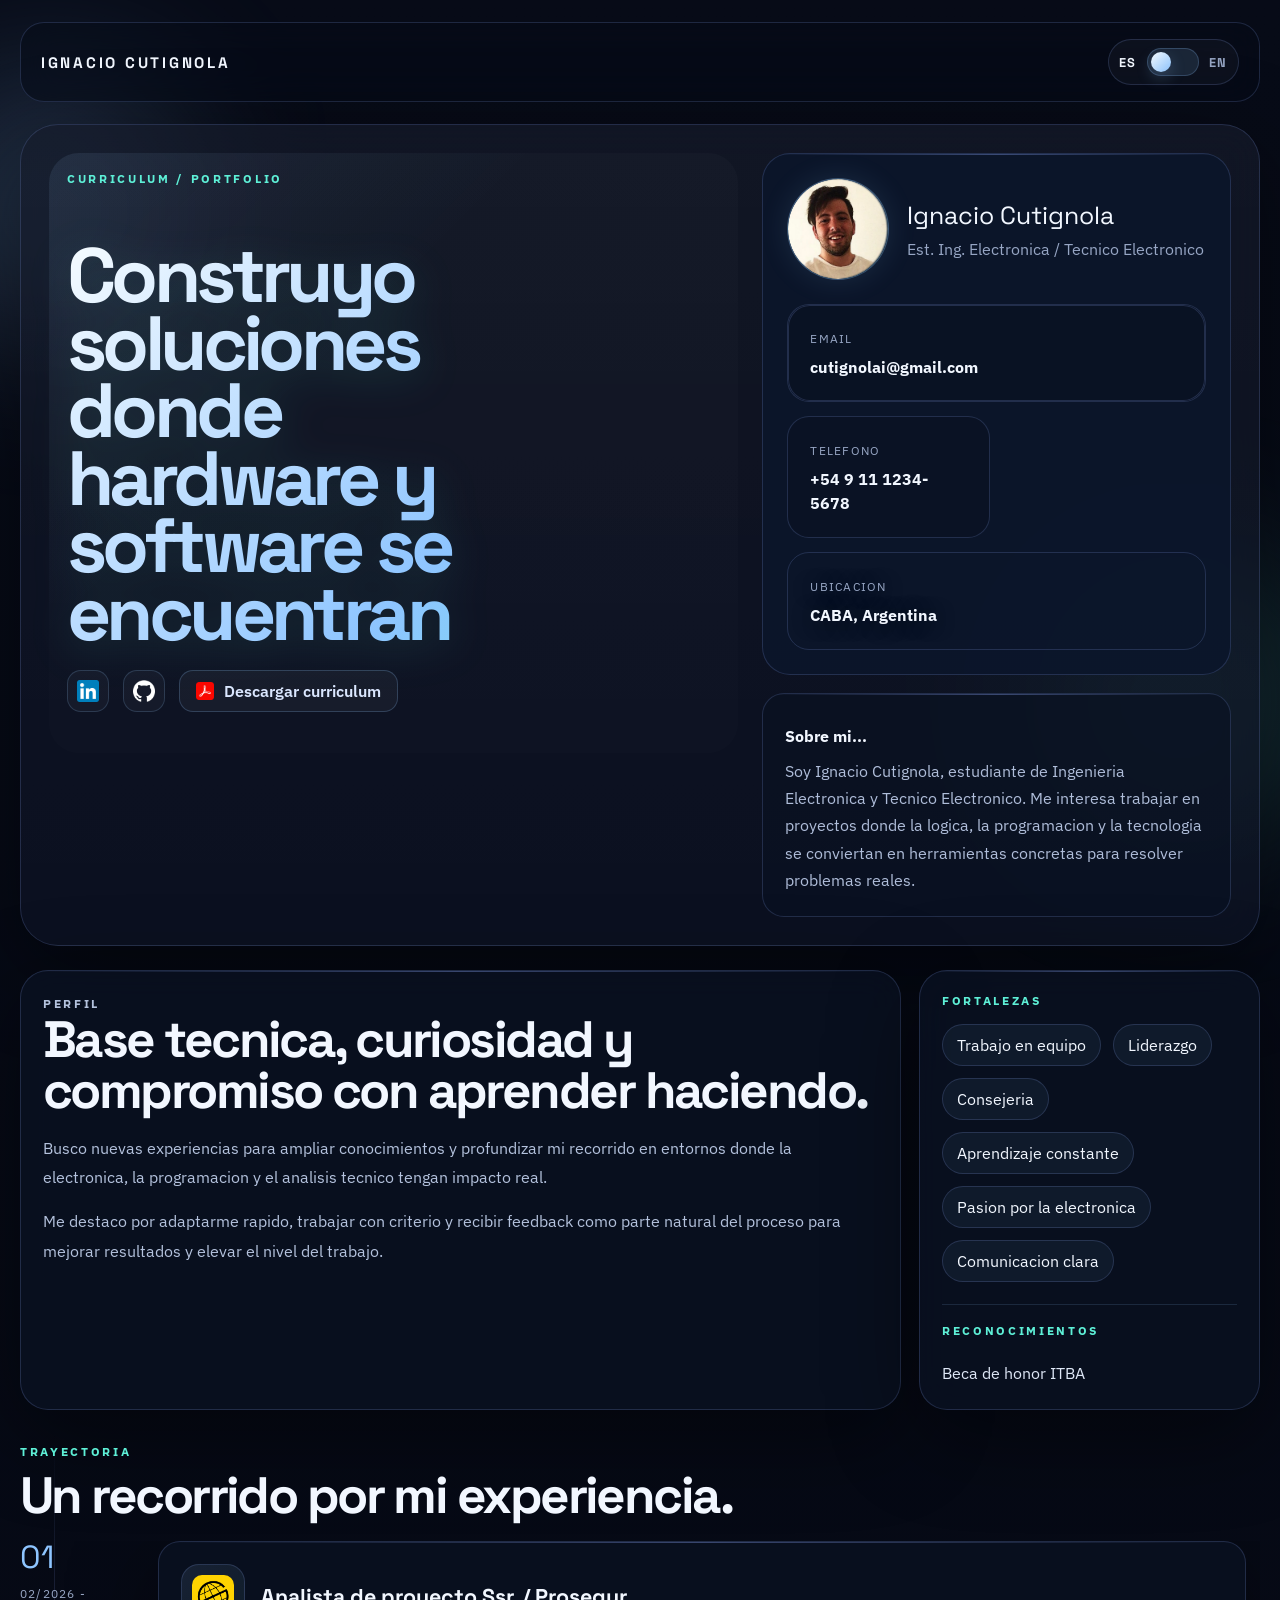
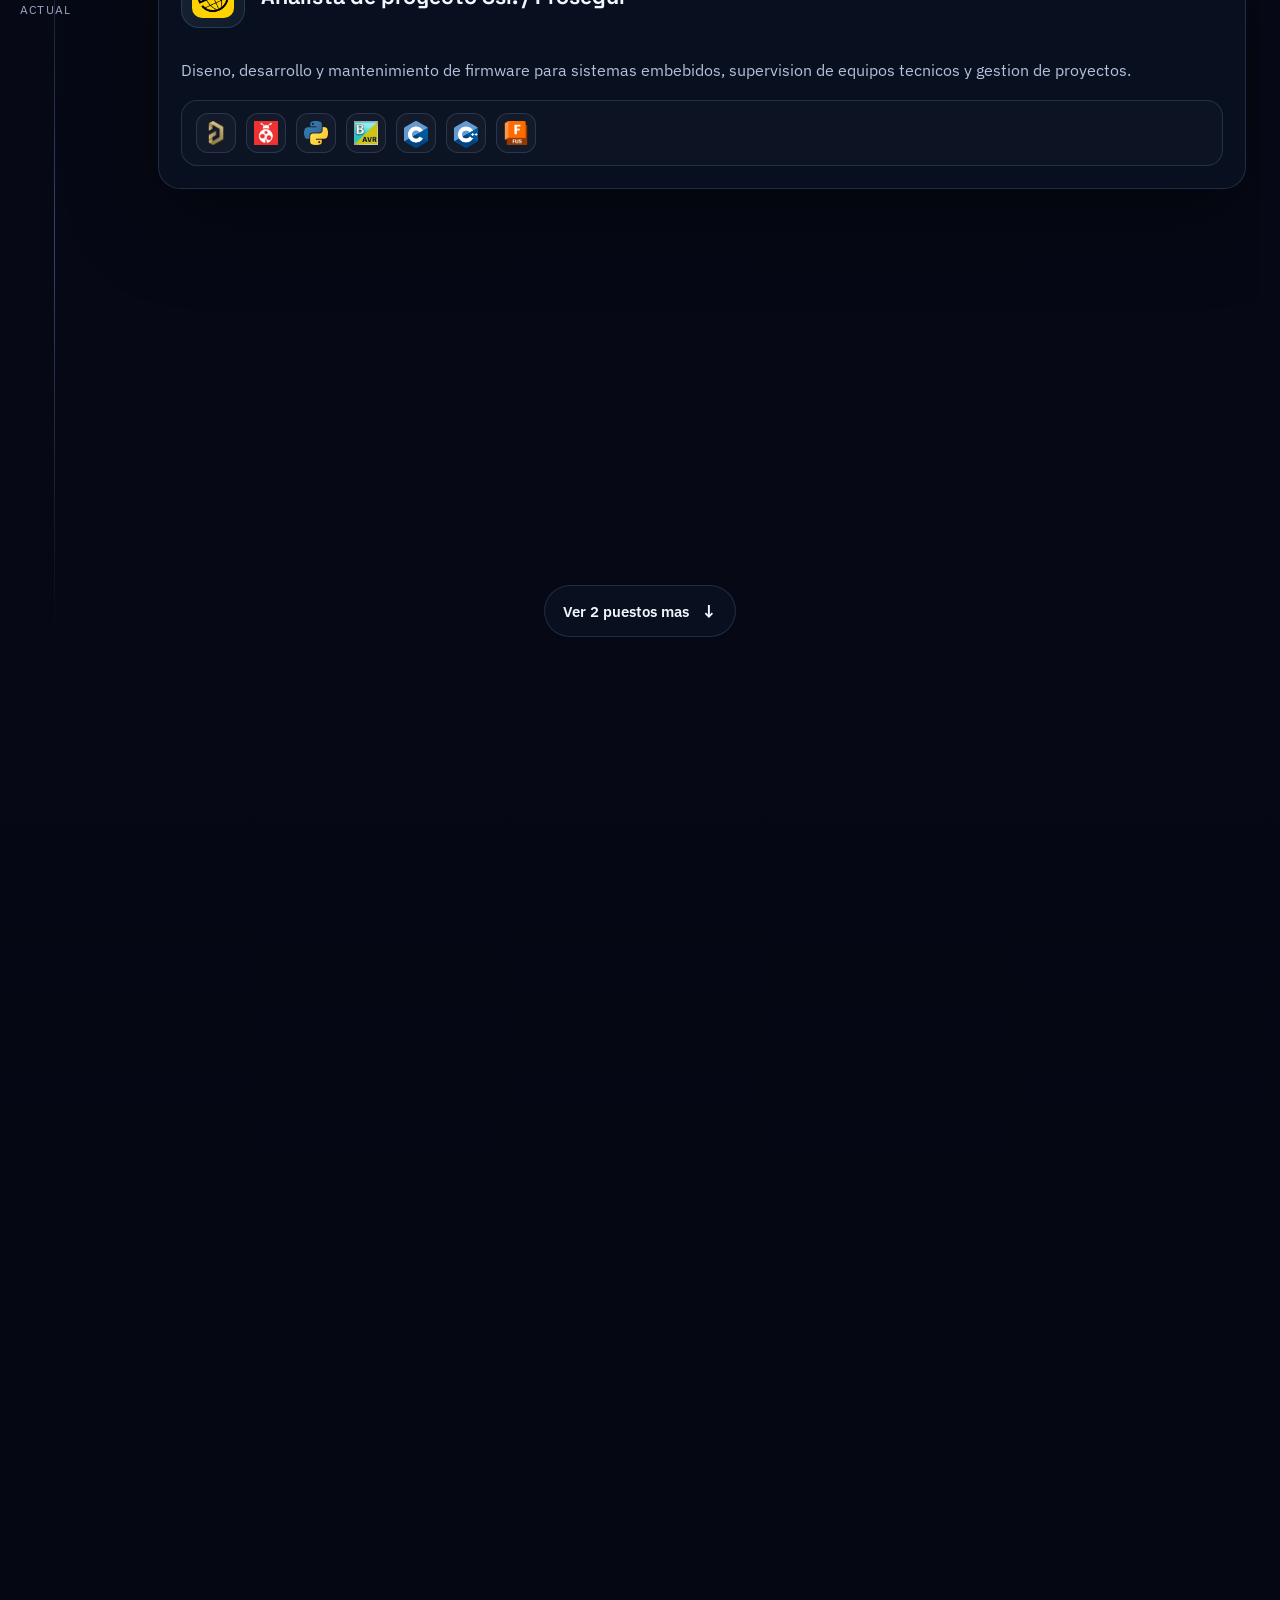
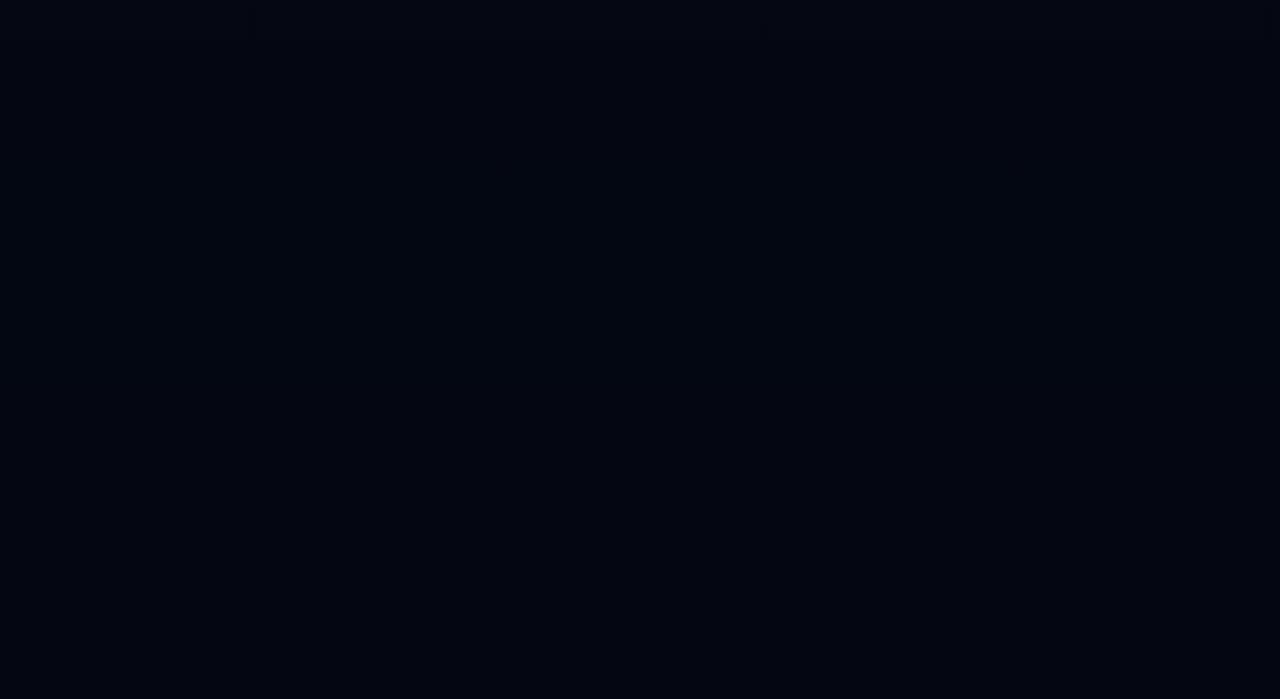
==== index.html @ 1f74ba9f "Base" ====
<!DOCTYPE html>
<html lang="es">
<head>
  <meta charset="UTF-8">
  <meta name="viewport" content="width=device-width, initial-scale=1.0">
  <title>Curriculum | Ignacio Cutignola</title>
  <meta
    name="description"
    content="Curriculum online de Ignacio Cutignola. Estudiante de Ingenieria Electronica con experiencia en software, sistemas y proyectos tecnicos."
  >
  <link rel="preconnect" href="https://fonts.googleapis.com">
  <link rel="preconnect" href="https://fonts.gstatic.com" crossorigin>
  <link
    href="https://fonts.googleapis.com/css2?family=Space+Grotesk:wght@400;500;700&family=IBM+Plex+Sans:wght@400;500;600&display=swap"
    rel="stylesheet"
  >
  <link rel="stylesheet" href="styles.css">
</head>
<body>
  <div class="noise"></div>
  <div class="orb orb-a"></div>
  <div class="orb orb-b"></div>

  <div class="page-shell">
    <header class="site-header">
      <a class="brand" href="#top">Ignacio Cutignola</a>
      <div class="site-header-actions">
        <label class="language-switch" for="language-switch">
          <span class="language-switch-label language-switch-label-es">ES</span>
          <input id="language-switch" type="checkbox" aria-label="Cambiar idioma entre espanol e ingles">
          <span class="language-switch-track" aria-hidden="true"></span>
          <span class="language-switch-label language-switch-label-en">EN</span>
        </label>
      </div>
    </header>

    <main id="top">
      <section class="hero-panel reveal">
        <div class="hero-main">
          <p class="section-label" id="hero-section-label">Curriculum / Portfolio</p>
          <p class="hero-code" id="hero-code"></p>
          <h1 id="hero-title"></h1>
          <div class="hero-social-links" id="hero-social-links"></div>
          <p class="hero-text" id="hero-text"></p>

        </div>

        <aside class="hero-aside">
          <div class="identity-card">
            <div class="identity-top">
              <div class="avatar" id="profile-avatar"></div>
              <div>
                <p class="identity-name" id="profile-name"></p>
                <p class="identity-role" id="profile-role"></p>
              </div>
            </div>

            <div class="identity-grid" id="profile-details"></div>
          </div>

          <div class="hero-metrics">
            <article>
              <strong id="hero-about-title">Sobre mi...</strong>
              <p id="hero-about-text">
                Soy Ignacio Cutignola, estudiante de Ingenieria Electronica y Tecnico
                Electronico. Me interesa trabajar en proyectos donde la logica, la
                programacion y la tecnologia se conviertan en herramientas concretas para
                resolver problemas reales.
              </p>
            </article>
          </div>
        </aside>
      </section>

      <section class="overview-grid reveal" id="perfil">
        <article class="overview-intro panel">
          <p class="section-label" id="overview-label">Perfil</p>
          <h2 id="overview-title">Base tecnica, curiosidad y compromiso con aprender haciendo.</h2>
          <p id="overview-text-1">
            Busco nuevas experiencias para ampliar conocimientos y profundizar mi
            recorrido en entornos donde la electronica, la programacion y el analisis
            tecnico tengan impacto real.
          </p>
          <p id="overview-text-2">
            Me destaco por adaptarme rapido, trabajar con criterio y recibir feedback
            como parte natural del proceso para mejorar resultados y elevar el nivel del
            trabajo.
          </p>
        </article>

        <article class="overview-focus panel">
          <p class="section-label" id="strengths-label">Fortalezas</p>
          <ul class="focus-list">
            <li id="strength-item-1">Trabajo en equipo</li>
            <li id="strength-item-2">Liderazgo</li>
            <li id="strength-item-3">Consejeria</li>
            <li id="strength-item-4">Aprendizaje constante</li>
            <li id="strength-item-5">Pasion por la electronica</li>
            <li id="strength-item-6">Comunicacion clara</li>
          </ul>
          <div class="overview-recognition">
            <p class="section-label" id="recognition-label">Reconocimientos</p>
            <p id="recognition-text">
              <img src="./recurso/Herramientas/logro.png" alt="" aria-hidden="true">
              <span>Beca de honor ITBA</span>
            </p>
          </div>
        </article>
      </section>

      <section class="trajectory reveal" id="trayectoria">
        <div class="section-heading">
          <p class="section-label" id="trajectory-label">Trayectoria</p>
          <h2 id="trajectory-title">Un recorrido por mi experiencia.</h2>
        </div>

        <div class="trajectory-layout" id="trajectory-list">
          <div class="trajectory-line"></div>
        </div>
        <div class="trajectory-toggle-wrap" id="trajectory-toggle-wrap"></div>
      </section>

      <section class="projects-section reveal" id="proyectos">
        <div class="section-heading">
          <p class="section-label" id="projects-label">Proyectos</p>
          <h2 id="projects-title">Mis proyectos y trabajos destacados.</h2>
        </div>

        <div class="projects-shell">
          <div class="projects-scroll-hint" id="projects-scroll-hint">Desliza para ver mas proyectos</div>
          <div class="projects-viewport projects-viewport-collapsed" id="projects-viewport">
            <div class="projects-grid-dynamic" id="projects-list"></div>
          </div>
          <div class="projects-toggle-wrap" id="projects-toggle-wrap"></div>
        </div>
      </section>

      <section class="capabilities reveal" id="capacidades">
        <div class="section-heading">
          <p class="section-label" id="capabilities-label">Capacidades</p>
          <h2 id="capabilities-title">Herramientas, idiomas y formacion organizados como un sistema.</h2>
        </div>

        <div class="capabilities-layout">
          <article class="capability-block panel">
            <h3 id="stack-title">Stack tecnico</h3>
            <ul class="chip-list">
              <li><img src="./recurso/Herramientas/python.png" alt="Python"></li>
              <li><img src="./recurso/Herramientas/TypeScript.png" alt="TypeScript"></li>
              <li><img src="./recurso/Herramientas/node.png" alt="Node.js"></li>
              <li><img src="./recurso/Herramientas/angular.png" alt="Angular"></li>
              <li><img src="./recurso/Herramientas/postgres.png" alt="SQL"></li>
              <li><img src="./recurso/Herramientas/redis.png" alt="REDIS"></li>
              <li><img src="./recurso/Herramientas/mongodb.png" alt="MongoDB"></li>
              <li><img src="./recurso/Herramientas/C.png" alt="C"></li>
              <li><img src="./recurso/Herramientas/cpp.png" alt="C++"></li>
              <li><img src="./recurso/Herramientas/asm.png" alt="Assmebly"></li>
              <li><img src="./recurso/Herramientas/matlab.png" alt="Matlab"></li>
              <li><img src="./recurso/Herramientas/eplan.jpg" alt="Eplan"></li>
              <li><img src="./recurso/Herramientas/latex.png" alt="Latex"></li>
              <li><img src="./recurso/Herramientas/fusion360.png" alt="Fusion360"></li>
              <li><img src="./recurso/Herramientas/arduino.png" alt="Arduino"></li>
              <li><img src="./recurso/Herramientas/raspberry.png" alt="Raspberry"></li>
              <li><img src="./recurso/Herramientas/blender.png" alt="Blender"></li>
              <li><img src="./recurso/Herramientas/altium.png" alt="Altium"></li>
              <li><img src="./recurso/Herramientas/ubuntu.png" alt="Ubuntu"></li>
              <li><img src="./recurso/Herramientas/ltspice.jpg" alt="Ltspice"></li>
              <li><img src="./recurso/Herramientas/linux.png" alt="Linux"></li>
            </ul>
          </article>

          <article class="education-block panel">
            <h3 id="education-title">Educacion</h3>
            <div class="education-list" id="education-list"></div>
          </article>

          <article class="language-block panel">
            <h3 id="languages-title">Idiomas</h3>
            <div class="language-item">
              <span id="language-label-spanish">Español</span>
              <strong id="language-level-spanish">Nativo</strong>
            </div>
            <div class="language-item">
              <span id="language-label-english">Ingles</span>
              <strong>Upper-Intermediate B2</strong>
            </div>
            <div class="language-item">
              <span id="language-label-portuguese">Portugues</span>
              <strong id="language-level-portuguese">Intermedio</strong>
            </div>
          </article>
        </div>
      </section>

      <section class="contact-panel reveal" id="contacto">
        <div class="contact-copy">
          <p class="section-label" id="contact-label">Contacto</p>
          <h2 id="contact-title">Disponible para sumarme a equipos y proyectos con ambicion tecnica.</h2>
          <p id="contact-text"></p>
        </div>

        <div class="contact-links panel">
          <div id="contact-links-list"></div>
        </div>
      </section>
    </main>
  </div>

  <script src="profile-data.js"></script>
  <script src="experiencia-data.js"></script>
  <script src="education-data.js"></script>
  <script src="projects-data.js"></script>
  <script src="script.js"></script>
</body>
</html>
---- styles.css ----
:root {
  --bg: #050816;
  --bg-soft: #0a1022;
  --panel: rgba(10, 16, 34, 0.7);
  --panel-strong: rgba(12, 22, 44, 0.88);
  --text: #f2f7ff;
  --muted: #97a6c4;
  --line: rgba(143, 169, 255, 0.18);
  --line-strong: rgba(143, 169, 255, 0.36);
  --accent: #8ec5ff;
  --accent-strong: #5ef0d7;
  --glow: rgba(94, 240, 215, 0.22);
  --shadow: 0 24px 90px rgba(0, 0, 0, 0.45);
  --radius-xl: 38px;
  --radius-lg: 28px;
  --radius-md: 22px;
  --radius-sm: 999px;
}

* {
  box-sizing: border-box;
}

html {
  scroll-behavior: smooth;
}

body {
  margin: 0;
  min-height: 100vh;
  overflow-x: hidden;
  font-family: "IBM Plex Sans", sans-serif;
  color: var(--text);
  background:
    radial-gradient(circle at 15% 20%, rgba(142, 197, 255, 0.18), transparent 0 24%),
    radial-gradient(circle at 85% 12%, rgba(94, 240, 215, 0.12), transparent 0 18%),
    radial-gradient(circle at 50% 100%, rgba(104, 92, 255, 0.18), transparent 0 34%),
    linear-gradient(180deg, #070b17 0%, #040712 100%);
}

a {
  color: inherit;
  text-decoration: none;
}

.noise,
.orb {
  position: fixed;
  pointer-events: none;
}

.noise {
  inset: 0;
  opacity: 0.08;
  z-index: -1;
  background-image:
    linear-gradient(rgba(255, 255, 255, 0.08) 1px, transparent 1px),
    linear-gradient(90deg, rgba(255, 255, 255, 0.08) 1px, transparent 1px);
  background-size: 46px 46px;
  mask-image: radial-gradient(circle at center, black 28%, transparent 85%);
}

.orb {
  border-radius: 50%;
  filter: blur(80px);
  z-index: -2;
}

.orb-a {
  top: 80px;
  left: -80px;
  width: 260px;
  height: 260px;
  background: rgba(142, 197, 255, 0.24);
}

.orb-b {
  right: -40px;
  bottom: 60px;
  width: 280px;
  height: 280px;
  background: rgba(94, 240, 215, 0.18);
}

.page-shell {
  width: min(1240px, calc(100% - 40px));
  margin: 0 auto;
  padding: 22px 0 72px;
}

.site-header {
  display: flex;
  justify-content: space-between;
  align-items: center;
  gap: 18px;
  margin-bottom: 22px;
  padding: 16px 20px;
  border: 1px solid var(--line);
  border-radius: 24px;
  background: rgba(7, 12, 24, 0.55);
  backdrop-filter: blur(18px);
}

.brand,
h1,
h2,
h3,
.trajectory-index,
.identity-name {
  font-family: "Space Grotesk", sans-serif;
}

.brand {
  font-size: 0.95rem;
  font-weight: 700;
  letter-spacing: 0.18em;
  text-transform: uppercase;
}

.site-nav {
  display: flex;
  flex-wrap: wrap;
  gap: 10px;
}

.site-header-actions {
  display: flex;
  align-items: center;
  justify-content: flex-end;
  gap: 14px;
  flex: 1;
}

.site-nav a {
  padding: 10px 14px;
  border-radius: var(--radius-sm);
  color: var(--muted);
  transition: background-color 180ms ease, color 180ms ease;
}

.site-nav a:hover {
  color: var(--text);
  background: rgba(142, 197, 255, 0.08);
}

.language-switch {
  display: inline-flex;
  align-items: center;
  gap: 10px;
  padding: 8px 10px;
  border: 1px solid var(--line);
  border-radius: 999px;
  background: rgba(255, 255, 255, 0.03);
  user-select: none;
}

.language-switch input {
  position: absolute;
  opacity: 0;
  pointer-events: none;
}

.language-switch-label {
  font-family: "Space Grotesk", sans-serif;
  font-size: 0.8rem;
  font-weight: 700;
  letter-spacing: 0.12em;
  color: var(--muted);
  transition: color 180ms ease;
}

.language-switch-track {
  position: relative;
  width: 52px;
  height: 28px;
  border-radius: 999px;
  background: rgba(142, 197, 255, 0.12);
  border: 1px solid rgba(142, 197, 255, 0.22);
  transition: background-color 180ms ease, border-color 180ms ease;
}

.language-switch-track::after {
  content: "";
  position: absolute;
  top: 3px;
  left: 3px;
  width: 20px;
  height: 20px;
  border-radius: 50%;
  background: linear-gradient(135deg, #f5fbff, #8ec5ff);
  box-shadow: 0 6px 16px rgba(142, 197, 255, 0.24);
  transition: transform 220ms ease;
}

.language-switch:has(input:checked) .language-switch-track::after {
  transform: translateX(24px);
}

.language-switch:has(input:checked) .language-switch-track {
  background: rgba(94, 240, 215, 0.14);
  border-color: rgba(94, 240, 215, 0.28);
}

.language-switch:has(input:not(:checked)) .language-switch-label-es,
.language-switch:has(input:checked) .language-switch-label-en {
  color: var(--text);
}

.language-switch:focus-within {
  box-shadow: 0 0 0 3px rgba(142, 197, 255, 0.14);
}

main {
  display: grid;
  gap: 24px;
}

.panel,
.hero-panel,
.contact-panel {
  border: 1px solid var(--line);
  background:
    linear-gradient(180deg, rgba(255, 255, 255, 0.03), rgba(255, 255, 255, 0.01)),
    var(--panel);
  box-shadow: var(--shadow);
  backdrop-filter: blur(18px);
}

.hero-panel {
  display: grid;
  grid-template-columns: minmax(0, 1.25fr) minmax(320px, 0.85fr);
  align-items: start;
  gap: 24px;
  padding: 28px;
  border-radius: var(--radius-xl);
  min-height: 78vh;
}

.hero-main {
  display: flex;
  flex-direction: column;
  justify-content: flex-start;
  align-self: start;
  gap: 22px;
  padding: 18px;
  border-radius: 30px;
  background:
    linear-gradient(135deg, rgba(142, 197, 255, 0.08), transparent 38%),
    linear-gradient(180deg, rgba(255, 255, 255, 0.02), rgba(255, 255, 255, 0.01));
}

.section-label {
  margin: 0 0 12px;
  color: var(--accent-strong);
  font-size: 0.76rem;
  letter-spacing: 0.22em;
  text-transform: uppercase;
  font-weight: 700;
}

.hero-code {
  margin: 0;
  color: var(--muted);
  font-size: 0.84rem;
  letter-spacing: 0.16em;
  text-transform: uppercase;
}

.hero-panel h1 {
  margin: 0;
  max-width: 10ch;
  font-size: clamp(2.8rem, 6vw, 5.4rem);
  line-height: 0.88;
  letter-spacing: -0.06em;
  position: relative;
  color: transparent;
  background:
    linear-gradient(135deg, #f5fbff 0%, #8ec5ff 38%, #5ef0d7 72%, #f5fbff 100%);
  background-size: 200% 200%;
  -webkit-background-clip: text;
  background-clip: text;
  filter: drop-shadow(0 8px 22px rgba(94, 240, 215, 0.14));
  animation: hero-title-glow 7s ease-in-out infinite;
}

@keyframes hero-title-glow {
  0% {
    background-position: 0% 50%;
    filter: drop-shadow(0 8px 22px rgba(94, 240, 215, 0.1));
  }

  50% {
    background-position: 100% 50%;
    filter: drop-shadow(0 12px 28px rgba(142, 197, 255, 0.2));
  }

  100% {
    background-position: 0% 50%;
    filter: drop-shadow(0 8px 22px rgba(94, 240, 215, 0.1));
  }
}

.hero-text {
  max-width: 58ch;
  margin: 0;
  color: #b9c8e4;
  font-size: 1.05rem;
  line-height: 1.9;
}

.hero-social-links {
  display: flex;
  align-items: center;
  gap: 14px;
  min-height: 44px;
}

.hero-social-link {
  display: inline-flex;
  align-items: center;
  justify-content: center;
  width: 42px;
  height: 42px;
  border: 1px solid rgba(142, 197, 255, 0.18);
  border-radius: 14px;
  background: rgba(255, 255, 255, 0.03);
  transition: transform 180ms ease, border-color 180ms ease, background-color 180ms ease;
}

.hero-social-link:hover,
.hero-social-link:focus-visible {
  transform: translateY(-2px);
  border-color: rgba(142, 197, 255, 0.4);
  background: rgba(142, 197, 255, 0.1);
}

.hero-social-link img {
  width: 22px;
  height: 22px;
  object-fit: contain;
  display: block;
}

.hero-social-download {
  display: inline-flex;
  align-items: center;
  gap: 10px;
  min-height: 42px;
  padding: 0 16px;
  border: 1px solid rgba(142, 197, 255, 0.22);
  border-radius: 14px;
  background: rgba(255, 255, 255, 0.04);
  color: #dbe7ff;
  font: inherit;
  font-weight: 600;
  cursor: pointer;
  transition: transform 180ms ease, border-color 180ms ease, background-color 180ms ease;
}

.hero-social-download:hover,
.hero-social-download:focus-visible {
  transform: translateY(-2px);
  border-color: rgba(142, 197, 255, 0.42);
  background: rgba(142, 197, 255, 0.1);
}

.hero-social-download img {
  width: 18px;
  height: 18px;
  object-fit: contain;
  display: block;
}

.hero-actions {
  display: flex;
  flex-wrap: wrap;
  gap: 14px;
}

.button {
  display: inline-flex;
  align-items: center;
  justify-content: center;
  min-height: 50px;
  padding: 0 22px;
  border-radius: var(--radius-sm);
  border: 1px solid transparent;
  font-weight: 600;
  transition: transform 180ms ease, background-color 180ms ease, border-color 180ms ease;
}

.button:hover {
  transform: translateY(-2px);
}

.button-primary {
  color: #071019;
  background: linear-gradient(135deg, var(--accent), #d9ebff);
}

.button-secondary {
  border-color: var(--line);
  background: rgba(255, 255, 255, 0.03);
}

.hero-aside {
  display: grid;
  gap: 18px;
}

.identity-card,
.hero-metrics article,
.overview-grid .panel,
.trajectory-card,
.feature-project,
.project-card,
.capability-block,
.education-block,
.language-block,
.contact-links {
  position: relative;
  overflow: hidden;
}

.identity-card::before,
.hero-metrics article::before,
.overview-grid .panel::before,
.trajectory-card::before,
.feature-project::before,
.project-card::before,
.capability-block::before,
.education-block::before,
.language-block::before,
.contact-links::before {
  content: "";
  position: absolute;
  inset: 0 0 auto 0;
  height: 1px;
  background: linear-gradient(90deg, transparent, var(--line-strong), transparent);
}

.identity-card {
  display: grid;
  gap: 24px;
  padding: 24px;
  border: 1px solid var(--line);
  border-radius: var(--radius-lg);
  background: var(--panel-strong);
}

.identity-top {
  display: flex;
  align-items: center;
  gap: 18px;
}

.avatar {
  display: grid;
  place-items: center;
  width: 102px;
  height: 102px;
  border: 1px solid rgba(142, 197, 255, 0.26);
  border-radius: 50%;
  background:
    linear-gradient(135deg, rgba(142, 197, 255, 0.18), rgba(94, 240, 215, 0.08)),
    rgba(255, 255, 255, 0.02);
  box-shadow: inset 0 1px 0 rgba(255, 255, 255, 0.05), 0 0 30px rgba(142, 197, 255, 0.12);
  font-size: 1.45rem;
  font-weight: 700;
  overflow: hidden;
}

.avatar img {
  width: 100%;
  height: 100%;
  object-fit: cover;
  display: block;
  border-radius: 50%;
}

.identity-name {
  margin: 0;
  font-size: 1.55rem;
}

.identity-role {
  margin: 8px 0 0;
  color: var(--muted);
}

.identity-grid {
  display: grid;
  grid-template-columns: repeat(2, minmax(0, 1fr));
  gap: 14px;
}

.identity-grid div,
.hero-metrics article,
.overview-grid .panel,
.trajectory-card,
.feature-project,
.project-card,
.capability-block,
.education-block,
.language-block,
.contact-links {
  padding: 22px;
  border: 1px solid var(--line);
  border-radius: var(--radius-md);
  background: rgba(10, 18, 35, 0.72);
}

.identity-grid .identity-field {
  position: relative;
  overflow: hidden;
  isolation: isolate;
}

.identity-grid .identity-field-location {
  grid-column: span 2;
  background: transparent;
}

.identity-grid .identity-field-email {
  grid-column: span 2;
}

.identity-field-media {
  position: absolute;
  inset: 0;
  overflow: hidden;
  opacity: 0;
  transform: scale(1.03);
  transition: opacity 260ms ease, transform 360ms ease;
  z-index: 0;
}

.identity-field-media::after {
  content: "";
  position: absolute;
  inset: 0;
  background: linear-gradient(180deg, rgba(3, 8, 18, 0.4), rgba(3, 8, 18, 0.85));
  z-index: 2;
}

.identity-field-media .project-tile-media-layer {
  position: absolute;
  inset: 0;
  opacity: 1;
}

.identity-field-media img,
.identity-field-media video {
  width: 100%;
  height: 100%;
  object-fit: cover;
  display: block;
}

.identity-field-location .identity-field-media img,
.identity-field-location .identity-field-media video {
  transform: scale(2);
  transform-origin: center;
}

.identity-field-location:hover .identity-field-media {
  opacity: 0.9;
  transform: scale(1);
}

.identity-field > span,
.identity-field > strong {
  position: relative;
  z-index: 3;
}

.identity-field strong a {
  color: inherit;
}

.identity-field-email-graphic,
.identity-field-social-graphic {
  position: absolute;
  inset: 0;
  overflow: hidden;
  pointer-events: none;
  z-index: 1;
}

.identity-field-email-graphic img,
.identity-field-social-graphic img {
  position: absolute;
  top: 50%;
  left: 50%;
  width: 84px;
  height: 84px;
  object-fit: contain;
  opacity: 0;
  transform: translate(120%, -50%) scale(0.78);
  filter: drop-shadow(0 10px 24px rgba(0, 0, 0, 0.18));
}

.identity-field-linkedin:hover .identity-field-social-graphic img,
.identity-field-github:hover .identity-field-social-graphic img {
  animation: email-gmail-glide 1550ms cubic-bezier(0.22, 1, 0.36, 1) forwards;
}

.identity-field-linkedin:not(:hover) .identity-field-social-graphic img,
.identity-field-github:not(:hover) .identity-field-social-graphic img {
  animation: none;
}

@keyframes email-gmail-glide {
  0% {
    opacity: 0;
    left: 50%;
    transform: translate(120%, -50%) scale(0.78);
  }

  100% {
    opacity: 0.18;
    left: 50%;
    transform: translate(-50%, -50%) scale(1.04);
  }
}

.identity-field-location > span,
.identity-field-location > strong {
  text-shadow: 0 2px 18px rgba(3, 8, 18, 0.65);
}

.identity-grid span,
.hero-metrics span,
.trajectory-meta p,
.project-type,
.edu-item span,
.language-item span {
  color: var(--muted);
  font-size: 0.78rem;
  letter-spacing: 0.1em;
  text-transform: uppercase;
}

.identity-grid strong,
.hero-metrics strong,
.language-item strong,
.edu-item strong {
  display: block;
  margin-top: 8px;
  line-height: 1.5;
}

.hero-metrics {
  display: grid;
  gap: 18px;
}

.hero-metric-download {
  position: relative;
  display: grid;
  grid-template-columns: 34px 1fr;
  align-items: center;
  gap: 16px;
  padding-right: 84px;
  overflow: visible;
  cursor: pointer;
}

.hero-metric-download:focus-visible {
  outline: 2px solid rgba(244, 197, 136, 0.85);
  outline-offset: 3px;
}

.hero-metric-download > img:first-child {
  width: 34px;
  height: 34px;
  object-fit: contain;
  display: block;
  position: relative;
  z-index: 1;
}

.hero-metric-download-hover-icon {
  position: absolute;
  top: 50%;
  right: 34px;
  width: 42px;
  height: 42px;
  opacity: 0;
  transform: translate(12px, -50%);
  transition: opacity 220ms ease, transform 220ms ease;
}

.hero-metric-download:hover .hero-metric-download-hover-icon,
.hero-metric-download:focus-within .hero-metric-download-hover-icon {
  opacity: 0.42;
  transform: translate(0, -50%);
}

.hero-metrics p {
  margin: 10px 0 0;
  color: #afbdd9;
  line-height: 1.7;
}

.overview-grid {
  display: grid;
  grid-template-columns: 1.35fr 0.8fr 0.85fr;
  gap: 18px;
}

.overview-grid .panel {
  border-radius: var(--radius-lg);
}

.overview-intro {
  grid-column: span 2;
}

.overview-intro h2,
.section-heading h2,
.contact-copy h2 {
  margin: 0 0 18px;
  font-size: clamp(2rem, 4vw, 3.4rem);
  line-height: 0.98;
  letter-spacing: -0.05em;
}

.overview-intro p,
.trajectory-card p,
.feature-project p,
.project-card p,
.contact-copy p {
  margin: 0;
  color: #b4c2dd;
  line-height: 1.85;
}

.overview-intro p + p {
  margin-top: 14px;
}

.quote-mark {
  margin: 0;
  color: var(--accent);
  font-family: "Space Grotesk", sans-serif;
  font-size: 5rem;
  line-height: 0.8;
}

.quote-text {
  margin: 10px 0 0;
  font-size: 1.15rem;
  line-height: 1.8;
  color: #d9e5ff;
}

.focus-list,
.chip-list {
  display: flex;
  flex-wrap: wrap;
  gap: 12px;
  padding: 0;
  margin: 16px 0 0;
  list-style: none;
}

.overview-recognition {
  margin-top: 22px;
  padding-top: 18px;
  border-top: 1px solid rgba(142, 197, 255, 0.14);
}

.overview-recognition p:last-child {
  margin: 10px 0 0;
  display: inline-flex;
  align-items: center;
  gap: 10px;
  color: #dfe8f7;
  line-height: 1.7;
}

.overview-recognition p:last-child img {
  width: 18px;
  height: 18px;
  object-fit: contain;
  display: block;
  flex: 0 0 auto;
}

.focus-list li,
.chip-list li {
  display: inline-flex;
  align-items: center;
  justify-content: center;
  padding: 10px 14px;
  border: 1px solid rgba(143, 169, 255, 0.18);
  border-radius: var(--radius-sm);
  background: rgba(142, 197, 255, 0.06);
}

.chip-list li {
  position: relative;
  min-width: 64px;
  min-height: 52px;
  transition: transform 0.2s ease, border-color 0.2s ease, background 0.2s ease;
}

.chip-list li::after {
  content: attr(data-tooltip);
  position: absolute;
  left: 50%;
  bottom: calc(100% + 10px);
  transform: translate(-50%, 8px);
  padding: 6px 10px;
  border-radius: 999px;
  background: rgba(9, 18, 36, 0.94);
  color: #f5f7ff;
  font-size: 0.78rem;
  letter-spacing: 0.02em;
  white-space: nowrap;
  pointer-events: none;
  opacity: 0;
  transition: opacity 0.18s ease, transform 0.18s ease;
  box-shadow: 0 12px 24px rgba(5, 10, 20, 0.24);
}

.chip-list li:hover,
.chip-list li:focus-visible {
  border-color: rgba(143, 169, 255, 0.42);
  background: rgba(142, 197, 255, 0.12);
  transform: translateY(-2px);
}

.chip-list li:hover::after,
.chip-list li:focus-visible::after {
  opacity: 1;
  transform: translate(-50%, 0);
}

.chip-list li:focus-visible {
  outline: 2px solid rgba(142, 197, 255, 0.42);
  outline-offset: 3px;
}

.chip-list img {
  width: 30px;
  height: 30px;
  object-fit: contain;
  display: block;
}

.chip-list img[src*="latex.png"] {
  border-radius: 8px;
}

.chip-list img[src*="ltspice"] {
  border-radius: 8px;
}

.chip-list img[src*="eplan.jpg"] {
  border-radius: 8px;
}

.chip-list span {
  font-size: 0.92rem;
  line-height: 1.2;
}

.trajectory {
  padding: 10px 0;
}

.section-heading {
  max-width: 820px;
  margin-bottom: 20px;
}
entre todo 
.trajectory-layout {
  position: relative;
  display: grid;
  gap: 18px;
  padding-left: 96px;
}

.trajectory-layout-collapsed {
  max-height: 620px;
  overflow-y: auto;
  padding-right: 14px;
  scrollbar-width: thin;
  scrollbar-color: rgba(142, 197, 255, 0.45) rgba(255, 255, 255, 0.04);
}

.trajectory-layout-collapsed::-webkit-scrollbar {
  width: 10px;
}

.trajectory-layout-collapsed::-webkit-scrollbar-track {
  background: rgba(255, 255, 255, 0.03);
  border-radius: 999px;
}

.trajectory-layout-collapsed::-webkit-scrollbar-thumb {
  background: linear-gradient(180deg, rgba(142, 197, 255, 0.65), rgba(94, 240, 215, 0.45));
  border-radius: 999px;
}

.trajectory-toggle-wrap {
  display: flex;
  justify-content: center;
  margin-top: 24px;
}

.trajectory-toggle {
  display: inline-flex;
  align-items: center;
  gap: 12px;
  min-height: 52px;
  padding: 0 18px;
  border: 1px solid var(--line);
  border-radius: var(--radius-sm);
  background: rgba(10, 18, 35, 0.72);
  color: var(--text);
  font-family: "IBM Plex Sans", sans-serif;
  font-size: 0.96rem;
  font-weight: 600;
  cursor: pointer;
  transition: transform 180ms ease, border-color 180ms ease, background-color 180ms ease;
}

.trajectory-toggle:hover {
  transform: translateY(-2px);
  border-color: var(--line-strong);
  background: rgba(142, 197, 255, 0.08);
}

.trajectory-toggle-icon {
  display: inline-flex;
  font-size: 1.15rem;
  line-height: 1;
  transition: transform 180ms ease;
}

.trajectory-toggle-icon.is-open {
  transform: rotate(180deg);
}

.trajectory-line {
  position: absolute;
  top: 0;
  bottom: 0;
  left: 34px;
  width: 1px;
  background: linear-gradient(180deg, transparent, var(--line-strong), transparent);
}

.trajectory-item {
  position: relative;
  display: grid;
  grid-template-columns: 120px 1fr;
  gap: 18px;
  align-items: start;
}

.trajectory-item-reveal {
  opacity: 0;
  transform: translateY(28px);
  transition:
    opacity 650ms ease,
    transform 650ms ease;
  will-change: opacity, transform;
}

.trajectory-item-reveal.visible {
  opacity: 1;
  transform: translateY(0);
}

.trajectory-item::before {
  content: "";
  position: absolute;
  left: -72px;
  top: 24px;
  width: 14px;
  height: 14px;
  border: 1px solid var(--line-strong);
  border-radius: 50%;
  background: var(--bg-soft);
  box-shadow: 0 0 20px var(--glow);
}

.trajectory-index {
  display: block;
  margin-bottom: 10px;
  color: var(--accent);
  font-size: 2rem;
  line-height: 1;
}

.trajectory-card h3,
.feature-project h3,
.project-card h3,
.capability-block h3,
.education-block h3,
.language-block h3 {
  margin: 0 0 12px;
  font-size: 1.34rem;
}

.trajectory-card-header {
  display: flex;
  align-items: center;
  gap: 16px;
  margin-bottom: 14px;
}

.trajectory-card-copy {
  min-width: 0;
}

.trajectory-card-copy h3 {
  margin-bottom: 0;
}

.trajectory-card {
  display: grid;
  gap: 14px;
}

.trajectory-logo {
  display: grid;
  place-items: center;
  flex: 0 0 64px;
  width: 64px;
  height: 64px;
  padding: 10px;
  border: 1px solid var(--line);
  border-radius: 18px;
  background:
    linear-gradient(135deg, rgba(142, 197, 255, 0.08), rgba(94, 240, 215, 0.04)),
    rgba(255, 255, 255, 0.02);
}

.trajectory-logo img {
  width: 100%;
  height: 100%;
  object-fit: contain;
  display: block;
  border-radius: 10px;
}

.trajectory-logo-fallback,
.content-logo-fallback {
  color: var(--accent);
  font-family: "Space Grotesk", sans-serif;
  font-size: 1rem;
  font-weight: 700;
  letter-spacing: 0.08em;
}

.trajectory-tools {
  display: flex;
  flex-wrap: wrap;
  gap: 10px;
  align-items: center;
  min-height: 62px;
  padding: 12px 14px;
  border: 1px solid var(--line);
  border-radius: 16px;
  background: rgba(255, 255, 255, 0.02);
}

.education-list {
  display: grid;
  gap: 18px;
}

.edu-item {
  display: grid;
  gap: 14px;
}

.edu-item-header {
  display: flex;
  align-items: center;
  gap: 16px;
}

.edu-item-copy {
  min-width: 0;
}

.edu-item-copy strong {
  margin-top: 0;
}

.edu-item-copy h4 {
  margin: 8px 0 0;
  color: #dce6fb;
  font-size: 1rem;
  font-weight: 500;
  line-height: 1.5;
}

.edu-logo {
  display: grid;
  place-items: center;
  flex: 0 0 58px;
  width: 58px;
  height: 58px;
  padding: 10px;
  border: 1px solid var(--line);
  border-radius: 16px;
  background:
    linear-gradient(135deg, rgba(142, 197, 255, 0.08), rgba(94, 240, 215, 0.04)),
    rgba(255, 255, 255, 0.02);
}

.edu-logo img {
  width: 100%;
  height: 100%;
  object-fit: contain;
  display: block;
}

.projects-shell {
  display: grid;
  gap: 18px;
}

.projects-scroll-hint {
  display: inline-flex;
  align-items: center;
  gap: 10px;
  justify-self: end;
  color: #9eb0d2;
  font-size: 0.88rem;
  letter-spacing: 0.01em;
}

.projects-scroll-hint.is-hidden {
  display: none;
}

.projects-scroll-hint::after {
  content: "→";
  display: inline-block;
  color: var(--accent);
  animation: projects-hint-slide 1.2s ease-in-out infinite;
}

@keyframes projects-hint-slide {
  0%,
  100% {
    transform: translateX(0);
    opacity: 0.55;
  }

  50% {
    transform: translateX(8px);
    opacity: 1;
  }
}

.projects-viewport {
  position: relative;
}

.projects-viewport::before,
.projects-viewport::after {
  content: "";
  position: absolute;
  top: 0;
  bottom: 0;
  width: 84px;
  pointer-events: none;
  z-index: 2;
  transition: opacity 220ms ease;
}

.projects-viewport::before {
  left: 0;
  background: none;
}

.projects-viewport::after {
  right: 0;
  background: linear-gradient(270deg, rgba(5, 8, 22, 0.96), transparent);
}

.projects-viewport-expanded::before,
.projects-viewport-expanded::after {
  opacity: 0;
}

.projects-viewport-collapsed {
  overflow-x: auto;
  overflow-y: hidden;
  scrollbar-width: thin;
  scrollbar-color: rgba(142, 197, 255, 0.45) rgba(255, 255, 255, 0.04);
  scroll-snap-type: x mandatory;
}

.projects-viewport-collapsed::-webkit-scrollbar {
  height: 10px;
}

.projects-viewport-collapsed::-webkit-scrollbar-track {
  background: rgba(255, 255, 255, 0.03);
  border-radius: 999px;
}

.projects-viewport-collapsed::-webkit-scrollbar-thumb {
  background: linear-gradient(90deg, rgba(142, 197, 255, 0.65), rgba(94, 240, 215, 0.45));
  border-radius: 999px;
}

.projects-grid-dynamic {
  gap: 18px;
}

.projects-grid-horizontal {
  display: flex;
  gap: 18px;
  align-items: stretch;
  width: 100%;
  padding-bottom: 8px;
}

.projects-grid-expanded {
  display: grid;
  grid-template-columns: repeat(3, minmax(0, 1fr));
  width: 100%;
}

.project-tile {
  position: relative;
  flex: 0 0 calc((100% - 36px) / 3);
  width: calc((100% - 36px) / 3);
  min-height: 380px;
  aspect-ratio: 1 / 1;
  padding: 0;
  overflow: hidden;
  isolation: isolate;
  scroll-snap-align: start;
  transition:
    transform 220ms ease,
    border-color 220ms ease,
    box-shadow 220ms ease;
}

.projects-grid-expanded .project-tile {
  flex: initial;
  width: auto;
}

.project-tile:hover {
  transform: translateY(-4px);
  border-color: var(--line-strong);
}

.project-tile-media {
  position: absolute;
  inset: 0;
  overflow: hidden;
  opacity: 0;
  transition: opacity 260ms ease, transform 360ms ease;
  transform: scale(1.03);
  z-index: -1;
}

.project-tile-media-layer {
  position: absolute;
  inset: 0;
  opacity: 0;
  transition: opacity 420ms ease;
}

.project-tile-media-layer.is-active {
  opacity: 1;
}

.project-tile-media-layer.is-leaving {
  opacity: 0;
}

.project-tile-media::after {
  content: "";
  position: absolute;
  inset: 0;
  background: linear-gradient(180deg, rgba(3, 8, 18, 0.4), rgba(3, 8, 18, 0.85));
  z-index: 2;
}

.project-tile-media img,
.project-tile-media video {
  width: 100%;
  height: 100%;
  object-fit: cover;
  display: block;
}

.project-tile:hover .project-tile-media {
  opacity: 0.9;
  transform: scale(1);
}

.project-tile-inner {
  display: grid;
  grid-template-rows: auto auto 1fr auto;
  gap: 14px;
  height: 100%;
  padding: 14px;
}

.project-tile-class,
.project-type {
  display: inline-flex;
  align-items: center;
  min-height: 36px;
  margin: 0;
  padding: 0 12px;
  border: 1px solid var(--line);
  border-radius: 14px;
  color: var(--text);
  font-size: 0.84rem;
  font-weight: 700;
  background: rgba(255, 255, 255, 0.03);
}

.project-tile h3 {
  display: flex;
  align-items: center;
  min-height: 58px;
  margin: 0;
  padding: 0 14px;
  border: 1px solid var(--line);
  border-radius: 14px;
  font-size: 1.35rem;
  line-height: 1.1;
}

.project-tile-description {
  min-height: 148px;
  margin: 0;
  padding: 14px;
  border: 1px solid var(--line);
  border-radius: 18px;
  background: rgba(5, 12, 24, 0.38);
  color: #d8e3fb;
  font-size: 0.98rem;
  line-height: 1.65;
}

.project-tools {
  display: flex;
  flex-wrap: wrap;
  gap: 10px;
  align-items: center;
  min-height: 66px;
  padding: 12px 14px;
  border: 1px solid var(--line);
  border-radius: 16px;
  background: rgba(255, 255, 255, 0.02);
}

.project-tools-empty {
  opacity: 0.5;
}

.project-tool {
  display: grid;
  place-items: center;
  width: 40px;
  height: 40px;
  padding: 7px;
  border: 1px solid var(--line);
  border-radius: 12px;
  background: rgba(255, 255, 255, 0.03);
}

.project-tool img {
  width: 100%;
  height: 100%;
  object-fit: contain;
  display: block;
}

.projects-toggle-wrap {
  display: flex;
  justify-content: center;
}

.capabilities-layout {
  display: grid;
  grid-template-columns: 1.35fr 0.8fr 0.85fr;
  gap: 18px;
}

.edu-item + .edu-item,
.language-item + .language-item {
  margin-top: 18px;
  padding-top: 18px;
  border-top: 1px solid var(--line);
}

.contact-panel {
  display: grid;
  grid-template-columns: 1.1fr 0.9fr;
  gap: 18px;
  padding: 24px;
  border-radius: var(--radius-xl);
}

.contact-copy {
  padding: 12px;
}

.contact-links {
  display: grid;
  align-content: center;
  gap: 14px;
}

#contact-links-list {
  display: grid;
  gap: 14px;
}

.contact-links a {
  display: block;
  padding: 14px 16px;
  border: 1px solid transparent;
  border-radius: 16px;
  color: #dce6fb;
  background: rgba(255, 255, 255, 0.02);
  transition: border-color 180ms ease, transform 180ms ease, background-color 180ms ease;
}

.contact-links a:hover {
  transform: translateX(4px);
  border-color: var(--line-strong);
  background: rgba(142, 197, 255, 0.08);
}

.reveal {
  opacity: 0;
  transform: translateY(24px);
  transition: opacity 750ms ease, transform 750ms ease;
}

.reveal.visible {
  opacity: 1;
  transform: translateY(0);
}

@media (max-width: 1080px) {
  .hero-panel,
  .overview-grid,
  .projects-grid-expanded,
  .capabilities-layout,
  .contact-panel {
    grid-template-columns: 1fr;
  }

  .projects-grid-horizontal .project-tile {
    flex-basis: calc((100% - 18px) / 2);
    width: calc((100% - 18px) / 2);
  }

  .trajectory-layout {
    padding-left: 42px;
  }

  .trajectory-item {
    grid-template-columns: 1fr;
  }

  .trajectory-item::before {
    left: -18px;
  }
}

@media (max-width: 760px) {
  .page-shell {
    width: min(100% - 20px, 1240px);
  }

  .site-header {
    align-items: center;
    flex-direction: row;
    justify-content: space-between;
    gap: 12px;
    padding: 14px 16px;
  }

  .site-header-actions {
    width: auto;
    flex: 0 0 auto;
    justify-content: flex-end;
    flex-wrap: nowrap;
  }

  .brand {
    min-width: 0;
    font-size: 0.82rem;
    letter-spacing: 0.12em;
  }

  .language-switch {
    padding: 7px 9px;
    gap: 8px;
  }

  .language-switch-track {
    width: 46px;
    height: 26px;
  }

  .language-switch-track::after {
    width: 18px;
    height: 18px;
  }

  .language-switch:has(input:checked) .language-switch-track::after {
    transform: translateX(20px);
  }

  .hero-panel {
    min-height: auto;
    padding: 18px;
  }

  .hero-main,
  .identity-card,
  .hero-metrics article,
  .overview-grid .panel,
  .trajectory-card,
  .project-tile,
  .capability-block,
  .education-block,
  .language-block,
  .contact-links {
    padding: 18px;
  }

  .hero-panel h1 {
    max-width: 100%;
    font-size: clamp(2.8rem, 14vw, 4.8rem);
  }

  .projects-grid-horizontal .project-tile {
    flex-basis: 100%;
    width: 100%;
  }

  .projects-scroll-hint {
    justify-self: start;
    font-size: 0.82rem;
  }

  .identity-grid {
    grid-template-columns: 1fr;
  }

  .identity-field strong,
  .identity-field strong a {
    overflow-wrap: anywhere;
    word-break: break-word;
  }

  .focus-list {
    gap: 8px;
  }

  .focus-list li {
    padding: 8px 11px;
    font-size: 0.88rem;
  }

  .trajectory-layout {
    padding-left: 24px;
  }

  .trajectory-layout-collapsed {
    max-height: 52vh;
    padding-right: 8px;
    padding-bottom: 12px;
    border-top: 1px solid rgba(142, 197, 255, 0.12);
    border-bottom: 1px solid rgba(142, 197, 255, 0.12);
  }

  .trajectory-line {
    left: 8px;
  }

  .trajectory-item::before {
    left: -7px;
  }
}
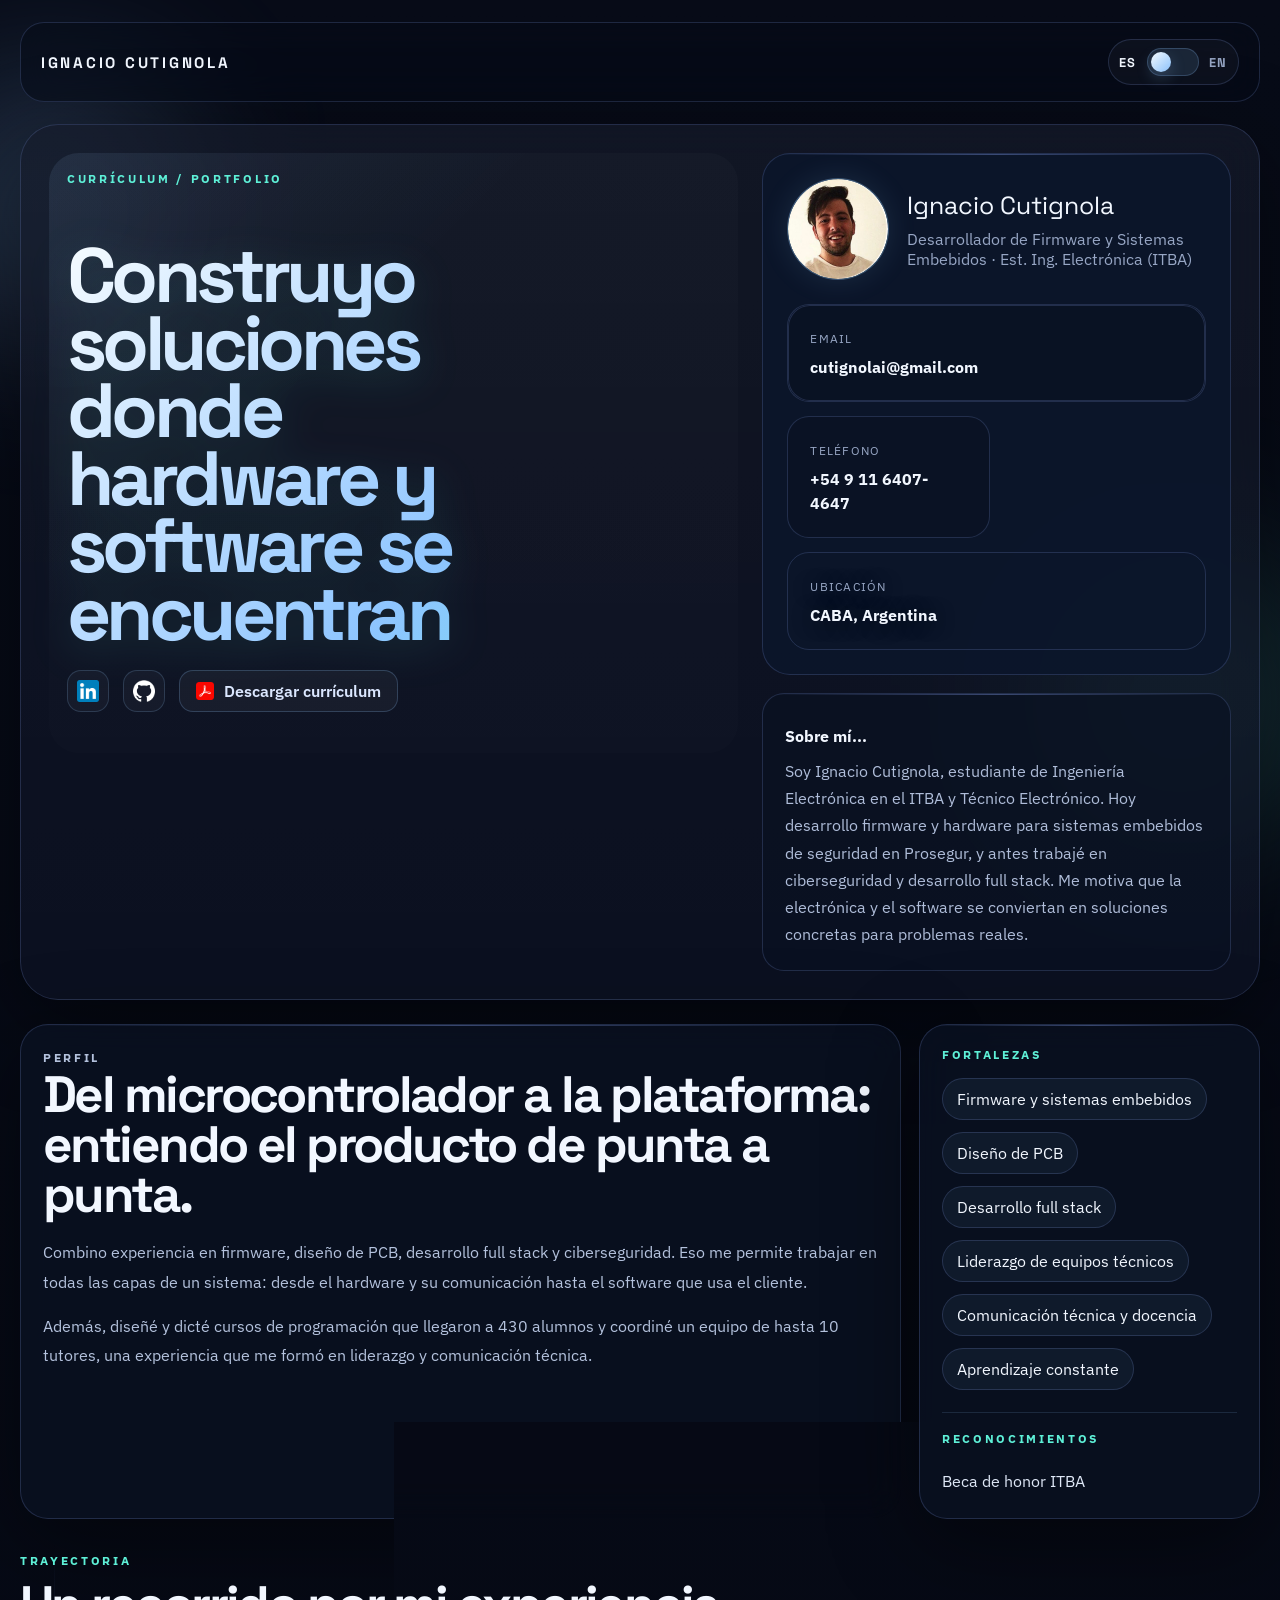
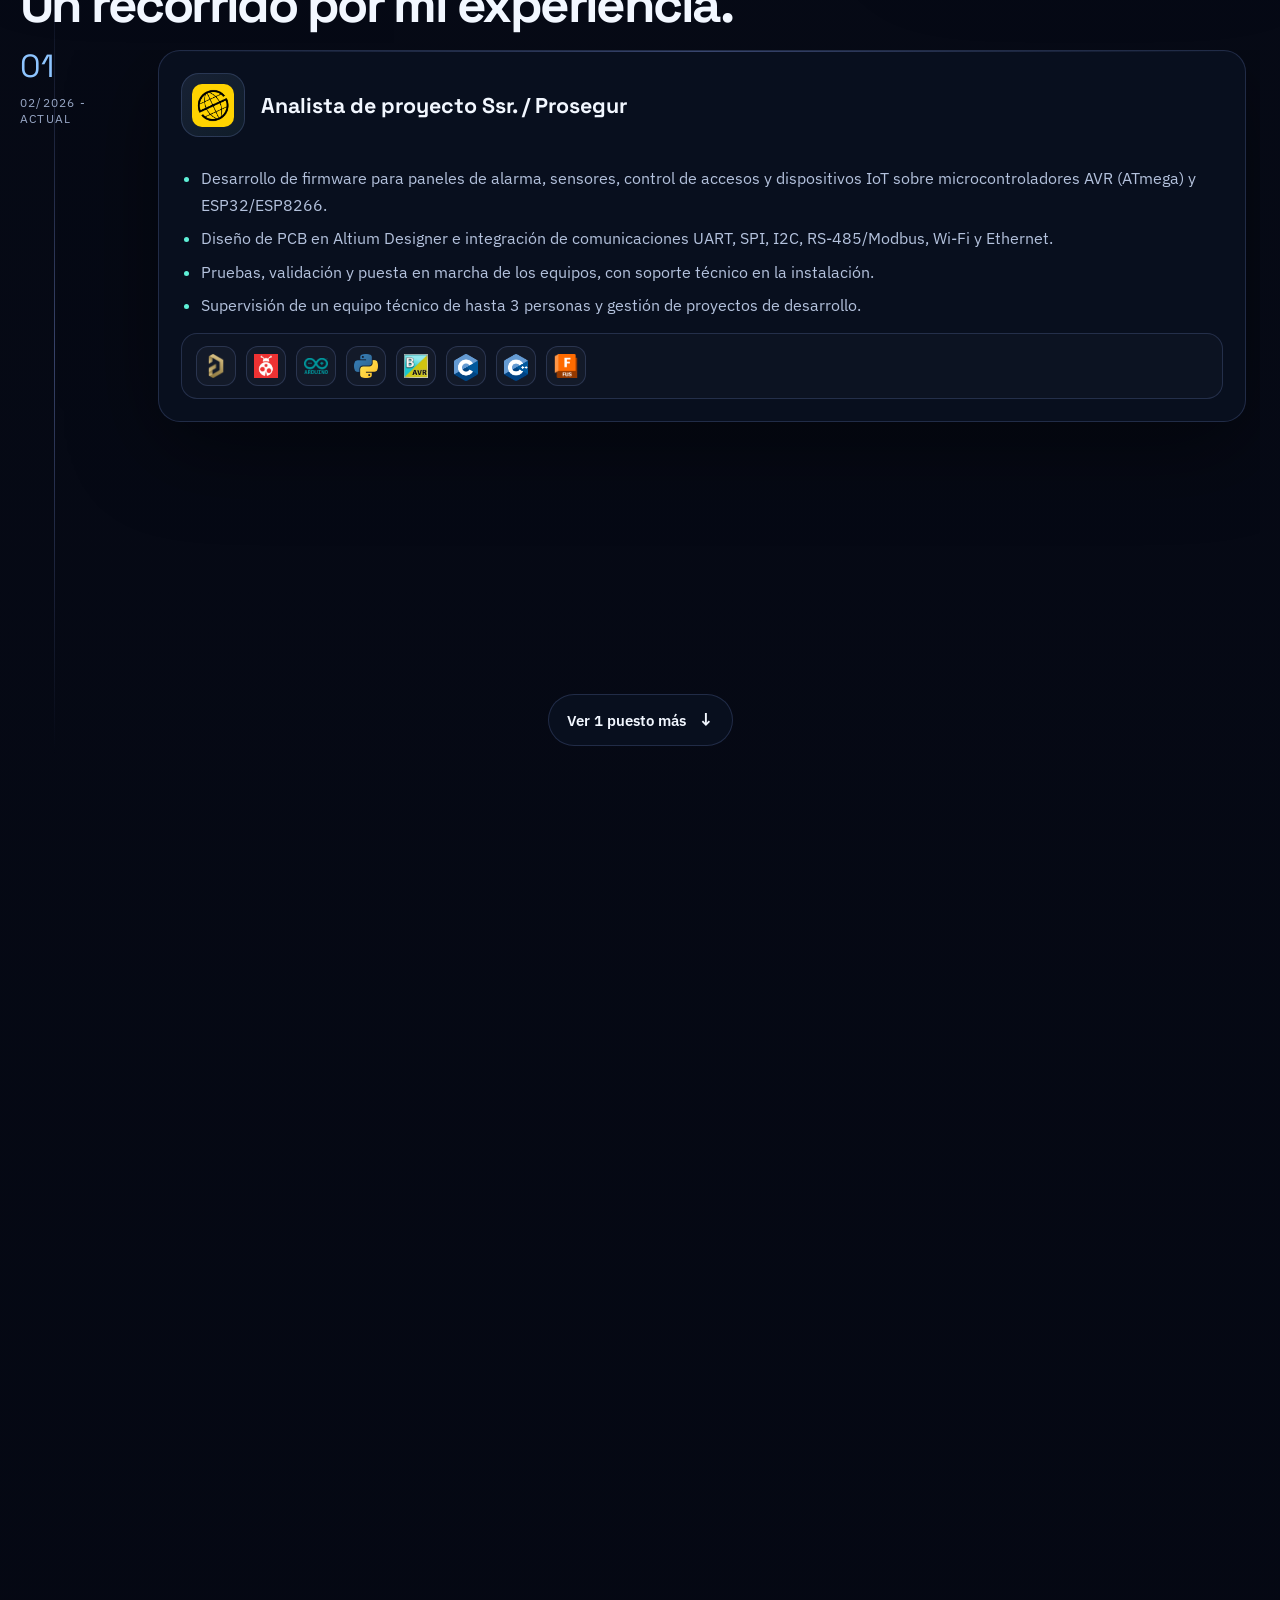
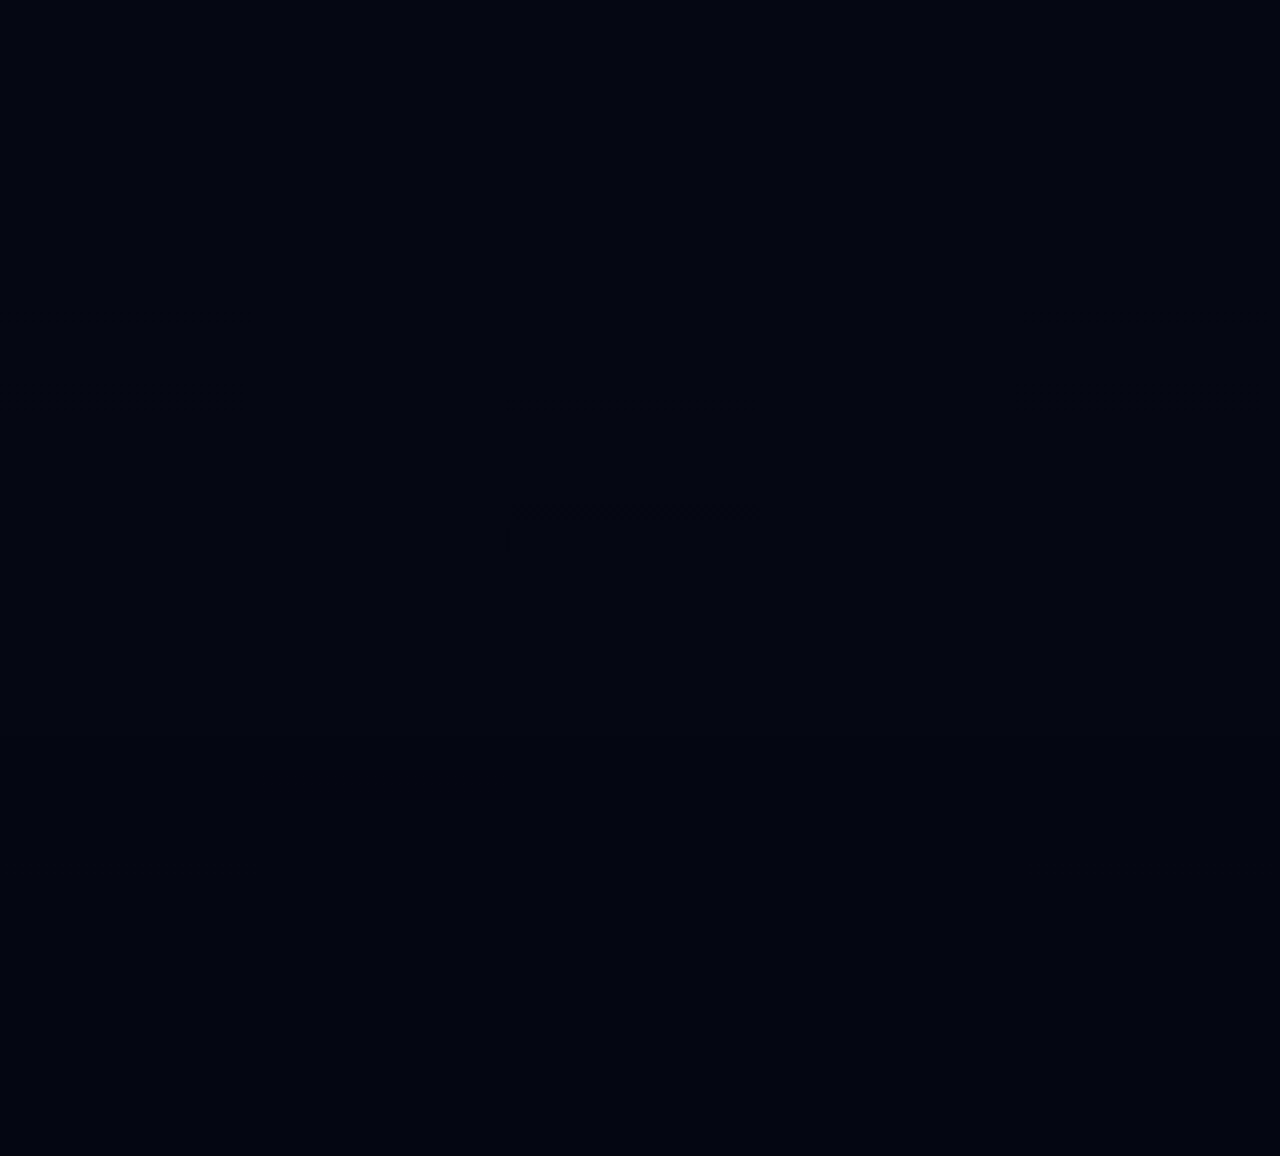
==== commit 66c1dc93: "Mejoras plaicadas" ====
--- a/index.html
+++ b/index.html
@@ -3,11 +3,56 @@
 <head>
   <meta charset="UTF-8">
   <meta name="viewport" content="width=device-width, initial-scale=1.0">
-  <title>Curriculum | Ignacio Cutignola</title>
+  <title>Ignacio Cutignola | Firmware y Sistemas Embebidos</title>
   <meta
     name="description"
-    content="Curriculum online de Ignacio Cutignola. Estudiante de Ingenieria Electronica con experiencia en software, sistemas y proyectos tecnicos."
+    content="Currículum online de Ignacio Cutignola. Desarrollador de firmware y sistemas embebidos, estudiante de Ingeniería Electrónica (ITBA), con experiencia en ciberseguridad y desarrollo full stack."
   >
+  <link rel="canonical" href="https://ignacio-cutignola.com/">
+  <link rel="icon" href="./favicon.svg" type="image/svg+xml">
+  <meta name="theme-color" content="#050816">
+
+  <meta property="og:type" content="profile">
+  <meta property="og:site_name" content="Ignacio Cutignola">
+  <meta property="og:url" content="https://ignacio-cutignola.com/">
+  <meta property="og:title" content="Ignacio Cutignola | Firmware, sistemas embebidos y software">
+  <meta property="og:description" content="Estudiante de Ingeniería Electrónica (ITBA) y Técnico Electrónico. Experiencia en firmware para sistemas embebidos, ciberseguridad y desarrollo de software.">
+  <meta property="og:image" content="https://ignacio-cutignola.com/recurso/Perfil/og-preview.png">
+  <meta property="og:image:width" content="1200">
+  <meta property="og:image:height" content="630">
+  <meta property="og:image:alt" content="Ignacio Cutignola: currículum y portfolio">
+  <meta property="og:locale" content="es_AR">
+  <meta property="og:locale:alternate" content="en_US">
+  <meta property="profile:first_name" content="Ignacio">
+  <meta property="profile:last_name" content="Cutignola">
+  <meta name="twitter:card" content="summary_large_image">
+  <meta name="twitter:title" content="Ignacio Cutignola | Firmware, sistemas embebidos y software">
+  <meta name="twitter:description" content="Estudiante de Ingeniería Electrónica (ITBA) y Técnico Electrónico. Experiencia en firmware para sistemas embebidos, ciberseguridad y desarrollo de software.">
+  <meta name="twitter:image" content="https://ignacio-cutignola.com/recurso/Perfil/og-preview.png">
+
+  <script type="application/ld+json">
+  {
+    "@context": "https://schema.org",
+    "@type": "Person",
+    "name": "Ignacio Cutignola",
+    "url": "https://ignacio-cutignola.com/",
+    "image": "https://ignacio-cutignola.com/recurso/Perfil/foto-perfil.png",
+    "email": "mailto:cutignolai@gmail.com",
+    "jobTitle": "Analista de proyecto Ssr. (firmware y sistemas embebidos)",
+    "worksFor": { "@type": "Organization", "name": "Prosegur" },
+    "address": { "@type": "PostalAddress", "addressLocality": "Ciudad Autónoma de Buenos Aires", "addressCountry": "AR" },
+    "alumniOf": [
+      { "@type": "CollegeOrUniversity", "name": "Instituto Tecnológico de Buenos Aires" },
+      { "@type": "HighSchool", "name": "Escuela Cristiana Evangélica Argentina" }
+    ],
+    "knowsLanguage": ["es", "en", "pt"],
+    "knowsAbout": ["Firmware", "Sistemas embebidos", "C", "C++", "Assembly", "Python", "TypeScript", "Node.js", "Angular", "SQL", "MongoDB", "Redis", "Altium Designer", "Ciberseguridad", "Linux"],
+    "sameAs": [
+      "https://www.linkedin.com/in/ignacio-cutignola-4a6865201/",
+      "https://github.com/cutignolai"
+    ]
+  }
+  </script>
   <link rel="preconnect" href="https://fonts.googleapis.com">
   <link rel="preconnect" href="https://fonts.gstatic.com" crossorigin>
   <link
@@ -27,7 +72,7 @@
       <div class="site-header-actions">
         <label class="language-switch" for="language-switch">
           <span class="language-switch-label language-switch-label-es">ES</span>
-          <input id="language-switch" type="checkbox" aria-label="Cambiar idioma entre espanol e ingles">
+          <input id="language-switch" type="checkbox" aria-label="Cambiar idioma entre español e inglés">
           <span class="language-switch-track" aria-hidden="true"></span>
           <span class="language-switch-label language-switch-label-en">EN</span>
         </label>
@@ -37,7 +82,7 @@
     <main id="top">
       <section class="hero-panel reveal">
         <div class="hero-main">
-          <p class="section-label" id="hero-section-label">Curriculum / Portfolio</p>
+          <p class="section-label" id="hero-section-label">Currículum / Portfolio</p>
           <p class="hero-code" id="hero-code"></p>
           <h1 id="hero-title"></h1>
           <div class="hero-social-links" id="hero-social-links"></div>
@@ -60,12 +105,13 @@
 
           <div class="hero-metrics">
             <article>
-              <strong id="hero-about-title">Sobre mi...</strong>
+              <strong id="hero-about-title">Sobre mí...</strong>
               <p id="hero-about-text">
-                Soy Ignacio Cutignola, estudiante de Ingenieria Electronica y Tecnico
-                Electronico. Me interesa trabajar en proyectos donde la logica, la
-                programacion y la tecnologia se conviertan en herramientas concretas para
-                resolver problemas reales.
+                Soy Ignacio Cutignola, estudiante de Ingeniería Electrónica en el ITBA y
+                Técnico Electrónico. Hoy desarrollo firmware y hardware para sistemas
+                embebidos de seguridad en Prosegur, y antes trabajé en ciberseguridad y
+                desarrollo full stack. Me motiva que la electrónica y el software se
+                conviertan en soluciones concretas para problemas reales.
               </p>
             </article>
           </div>
@@ -75,28 +121,28 @@
       <section class="overview-grid reveal" id="perfil">
         <article class="overview-intro panel">
           <p class="section-label" id="overview-label">Perfil</p>
-          <h2 id="overview-title">Base tecnica, curiosidad y compromiso con aprender haciendo.</h2>
+          <h2 id="overview-title">Del microcontrolador a la plataforma: entiendo el producto de punta a punta.</h2>
           <p id="overview-text-1">
-            Busco nuevas experiencias para ampliar conocimientos y profundizar mi
-            recorrido en entornos donde la electronica, la programacion y el analisis
-            tecnico tengan impacto real.
+            Combino experiencia en firmware, diseño de PCB, desarrollo full stack y
+            ciberseguridad. Eso me permite trabajar en todas las capas de un sistema:
+            desde el hardware y su comunicación hasta el software que usa el cliente.
           </p>
           <p id="overview-text-2">
-            Me destaco por adaptarme rapido, trabajar con criterio y recibir feedback
-            como parte natural del proceso para mejorar resultados y elevar el nivel del
-            trabajo.
+            Además, diseñé y dicté cursos de programación que llegaron a 430 alumnos y
+            coordiné un equipo de hasta 10 tutores, una experiencia que me formó en
+            liderazgo y comunicación técnica.
           </p>
         </article>
 
         <article class="overview-focus panel">
           <p class="section-label" id="strengths-label">Fortalezas</p>
           <ul class="focus-list">
-            <li id="strength-item-1">Trabajo en equipo</li>
-            <li id="strength-item-2">Liderazgo</li>
-            <li id="strength-item-3">Consejeria</li>
-            <li id="strength-item-4">Aprendizaje constante</li>
-            <li id="strength-item-5">Pasion por la electronica</li>
-            <li id="strength-item-6">Comunicacion clara</li>
+            <li id="strength-item-1">Firmware y sistemas embebidos</li>
+            <li id="strength-item-2">Diseño de PCB</li>
+            <li id="strength-item-3">Desarrollo full stack</li>
+            <li id="strength-item-4">Liderazgo de equipos técnicos</li>
+            <li id="strength-item-5">Comunicación técnica y docencia</li>
+            <li id="strength-item-6">Aprendizaje constante</li>
           </ul>
           <div class="overview-recognition">
             <p class="section-label" id="recognition-label">Reconocimientos</p>
@@ -127,7 +173,7 @@
         </div>
 
         <div class="projects-shell">
-          <div class="projects-scroll-hint" id="projects-scroll-hint">Desliza para ver mas proyectos</div>
+          <div class="projects-scroll-hint" id="projects-scroll-hint">Desliza para ver más proyectos</div>
           <div class="projects-viewport projects-viewport-collapsed" id="projects-viewport">
             <div class="projects-grid-dynamic" id="projects-list"></div>
           </div>
@@ -138,39 +184,17 @@
       <section class="capabilities reveal" id="capacidades">
         <div class="section-heading">
           <p class="section-label" id="capabilities-label">Capacidades</p>
-          <h2 id="capabilities-title">Herramientas, idiomas y formacion organizados como un sistema.</h2>
+          <h2 id="capabilities-title">Herramientas, idiomas y formación organizados como un sistema.</h2>
         </div>
 
         <div class="capabilities-layout">
           <article class="capability-block panel">
-            <h3 id="stack-title">Stack tecnico</h3>
-            <ul class="chip-list">
-              <li><img src="./recurso/Herramientas/python.png" alt="Python"></li>
-              <li><img src="./recurso/Herramientas/TypeScript.png" alt="TypeScript"></li>
-              <li><img src="./recurso/Herramientas/node.png" alt="Node.js"></li>
-              <li><img src="./recurso/Herramientas/angular.png" alt="Angular"></li>
-              <li><img src="./recurso/Herramientas/postgres.png" alt="SQL"></li>
-              <li><img src="./recurso/Herramientas/redis.png" alt="REDIS"></li>
-              <li><img src="./recurso/Herramientas/mongodb.png" alt="MongoDB"></li>
-              <li><img src="./recurso/Herramientas/C.png" alt="C"></li>
-              <li><img src="./recurso/Herramientas/cpp.png" alt="C++"></li>
-              <li><img src="./recurso/Herramientas/asm.png" alt="Assmebly"></li>
-              <li><img src="./recurso/Herramientas/matlab.png" alt="Matlab"></li>
-              <li><img src="./recurso/Herramientas/eplan.jpg" alt="Eplan"></li>
-              <li><img src="./recurso/Herramientas/latex.png" alt="Latex"></li>
-              <li><img src="./recurso/Herramientas/fusion360.png" alt="Fusion360"></li>
-              <li><img src="./recurso/Herramientas/arduino.png" alt="Arduino"></li>
-              <li><img src="./recurso/Herramientas/raspberry.png" alt="Raspberry"></li>
-              <li><img src="./recurso/Herramientas/blender.png" alt="Blender"></li>
-              <li><img src="./recurso/Herramientas/altium.png" alt="Altium"></li>
-              <li><img src="./recurso/Herramientas/ubuntu.png" alt="Ubuntu"></li>
-              <li><img src="./recurso/Herramientas/ltspice.jpg" alt="Ltspice"></li>
-              <li><img src="./recurso/Herramientas/linux.png" alt="Linux"></li>
-            </ul>
+            <h3 id="stack-title">Stack técnico</h3>
+            <div class="stack-groups" id="stack-groups"></div>
           </article>
 
           <article class="education-block panel">
-            <h3 id="education-title">Educacion</h3>
+            <h3 id="education-title">Educación</h3>
             <div class="education-list" id="education-list"></div>
           </article>
 
@@ -181,11 +205,11 @@
               <strong id="language-level-spanish">Nativo</strong>
             </div>
             <div class="language-item">
-              <span id="language-label-english">Ingles</span>
+              <span id="language-label-english">Inglés</span>
               <strong>Upper-Intermediate B2</strong>
             </div>
             <div class="language-item">
-              <span id="language-label-portuguese">Portugues</span>
+              <span id="language-label-portuguese">Portugués</span>
               <strong id="language-level-portuguese">Intermedio</strong>
             </div>
           </article>
@@ -195,8 +219,8 @@
       <section class="contact-panel reveal" id="contacto">
         <div class="contact-copy">
           <p class="section-label" id="contact-label">Contacto</p>
-          <h2 id="contact-title">Disponible para sumarme a equipos y proyectos con ambicion tecnica.</h2>
-          <p id="contact-text"></p>
+          <h2 id="contact-title">Disponible para sumarme a equipos y proyectos con ambición técnica.</h2>
+          <p id="contact-text">Abierto a oportunidades en firmware, sistemas embebidos y desarrollo de software.</p>
         </div>
 
         <div class="contact-links panel">
@@ -207,6 +231,7 @@
   </div>
 
   <script src="profile-data.js"></script>
+  <script src="tools-data.js"></script>
   <script src="experiencia-data.js"></script>
   <script src="education-data.js"></script>
   <script src="projects-data.js"></script>
--- a/styles.css
+++ b/styles.css
@@ -459,6 +459,8 @@
   place-items: center;
   width: 102px;
   height: 102px;
+  flex-shrink: 0;
+  aspect-ratio: 1;
   border: 1px solid rgba(142, 197, 255, 0.26);
   border-radius: 50%;
   background:
@@ -867,6 +869,29 @@
   line-height: 1.2;
 }
 
+.stack-groups {
+  display: grid;
+  gap: 18px;
+}
+
+.stack-group + .stack-group {
+  padding-top: 18px;
+  border-top: 1px solid var(--line);
+}
+
+.stack-group-title {
+  margin: 0;
+  color: var(--muted);
+  font-size: 0.78rem;
+  font-weight: 600;
+  letter-spacing: 0.14em;
+  text-transform: uppercase;
+}
+
+.stack-group .chip-list {
+  margin-top: 12px;
+}
+
 .trajectory {
   padding: 10px 0;
 }
@@ -1007,6 +1032,21 @@
   font-size: 1.34rem;
 }
 
+.trajectory-bullets {
+  margin: 0;
+  padding-left: 20px;
+  color: #b4c2dd;
+  line-height: 1.7;
+}
+
+.trajectory-bullets li + li {
+  margin-top: 6px;
+}
+
+.trajectory-bullets li::marker {
+  color: var(--accent-strong);
+}
+
 .trajectory-card-header {
   display: flex;
   align-items: center;
@@ -1092,6 +1132,17 @@
 
 .edu-item-copy strong {
   margin-top: 0;
+}
+
+.edu-item-detail {
+  justify-self: start;
+  padding: 4px 12px;
+  border: 1px solid rgba(94, 240, 215, 0.3);
+  border-radius: var(--radius-sm);
+  background: rgba(94, 240, 215, 0.08);
+  color: var(--accent-strong);
+  font-size: 0.88rem;
+  font-weight: 600;
 }
 
 .edu-item-copy h4 {
@@ -1305,6 +1356,13 @@
   transform: scale(1);
 }
 
+@media (hover: none) {
+  .project-tile-has-media .project-tile-media {
+    opacity: 0.9;
+    transform: scale(1);
+  }
+}
+
 .project-tile-inner {
   display: grid;
   grid-template-rows: auto auto 1fr auto;
@@ -1384,6 +1442,49 @@
   height: 100%;
   object-fit: contain;
   display: block;
+}
+
+.project-video-link {
+  display: flex;
+  align-items: center;
+  gap: 10px;
+  width: fit-content;
+  min-height: 40px;
+  margin-top: 12px;
+  padding: 0 14px;
+  border: 1px solid rgba(142, 197, 255, 0.22);
+  border-radius: 12px;
+  background: rgba(255, 255, 255, 0.04);
+  color: #dbe7ff;
+  font-size: 0.9rem;
+  font-weight: 600;
+  text-decoration: none;
+  transition: transform 180ms ease, border-color 180ms ease, background-color 180ms ease;
+}
+
+.project-video-link:hover,
+.project-video-link:focus-visible {
+  transform: translateY(-2px);
+  border-color: rgba(142, 197, 255, 0.42);
+  background: rgba(142, 197, 255, 0.1);
+}
+
+.project-tools .project-video-link {
+  gap: 6px;
+  margin: 0 0 0 auto;
+  padding: 0 10px;
+}
+
+.project-link-logo-square {
+  width: 20px;
+  object-fit: contain;
+}
+
+.project-video-link-logo {
+  width: 28px;
+  height: 20px;
+  display: block;
+  flex-shrink: 0;
 }
 
 .projects-toggle-wrap {
@@ -1552,6 +1653,8 @@
   .projects-grid-horizontal .project-tile {
     flex-basis: 100%;
     width: 100%;
+    aspect-ratio: auto;
+    min-height: 420px;
   }
 
   .projects-scroll-hint {
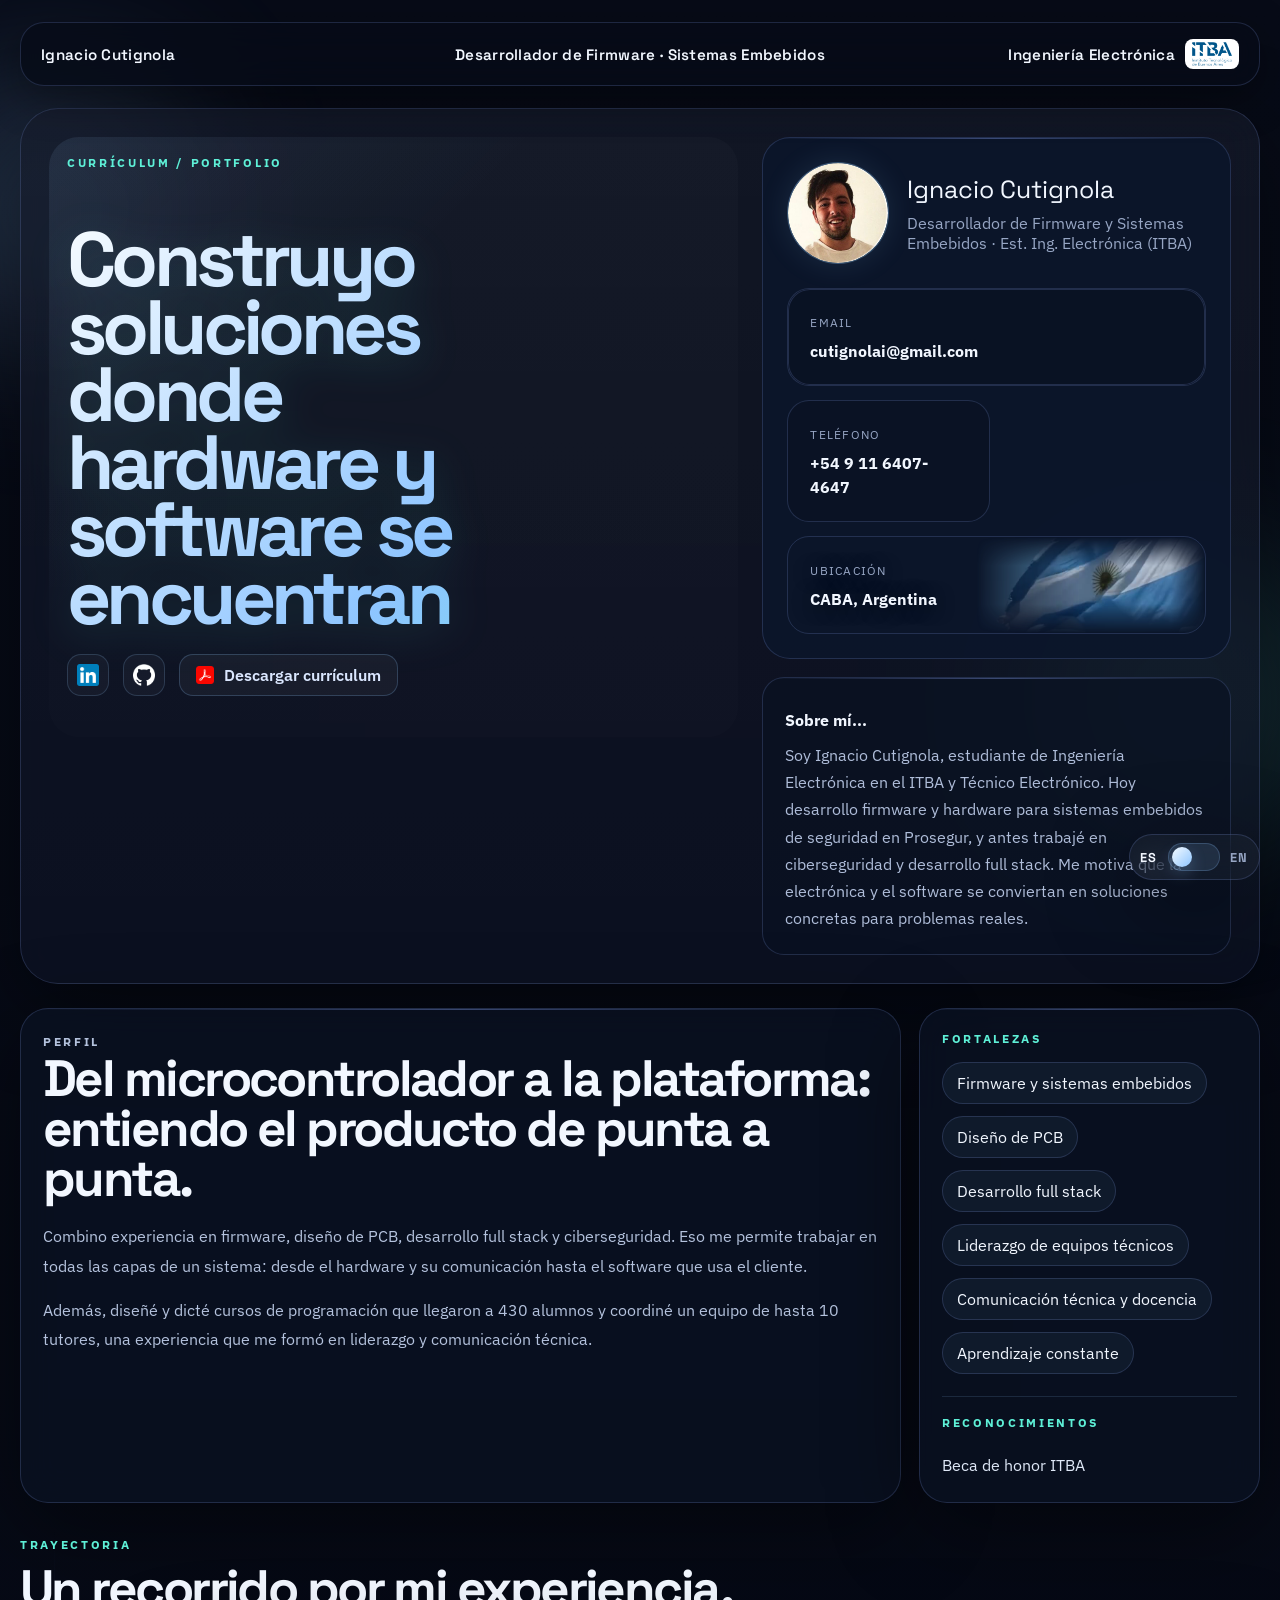
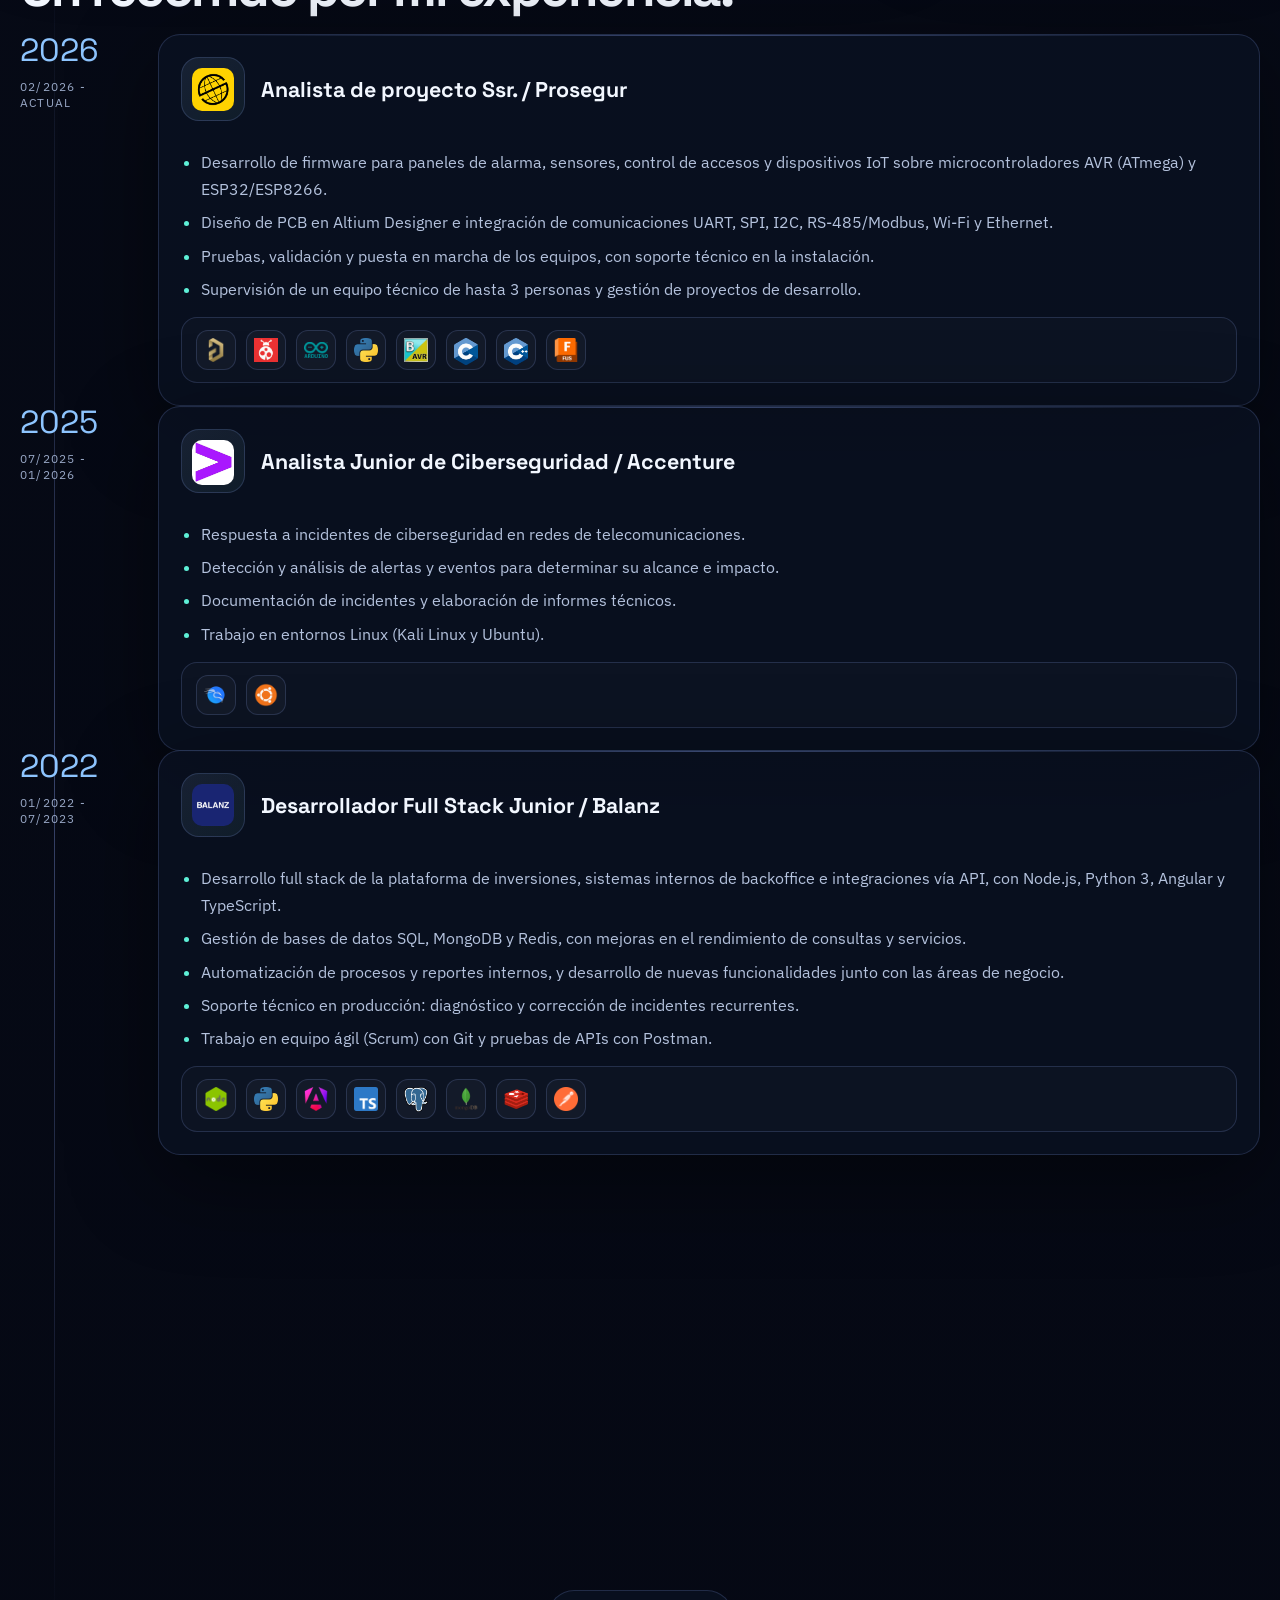
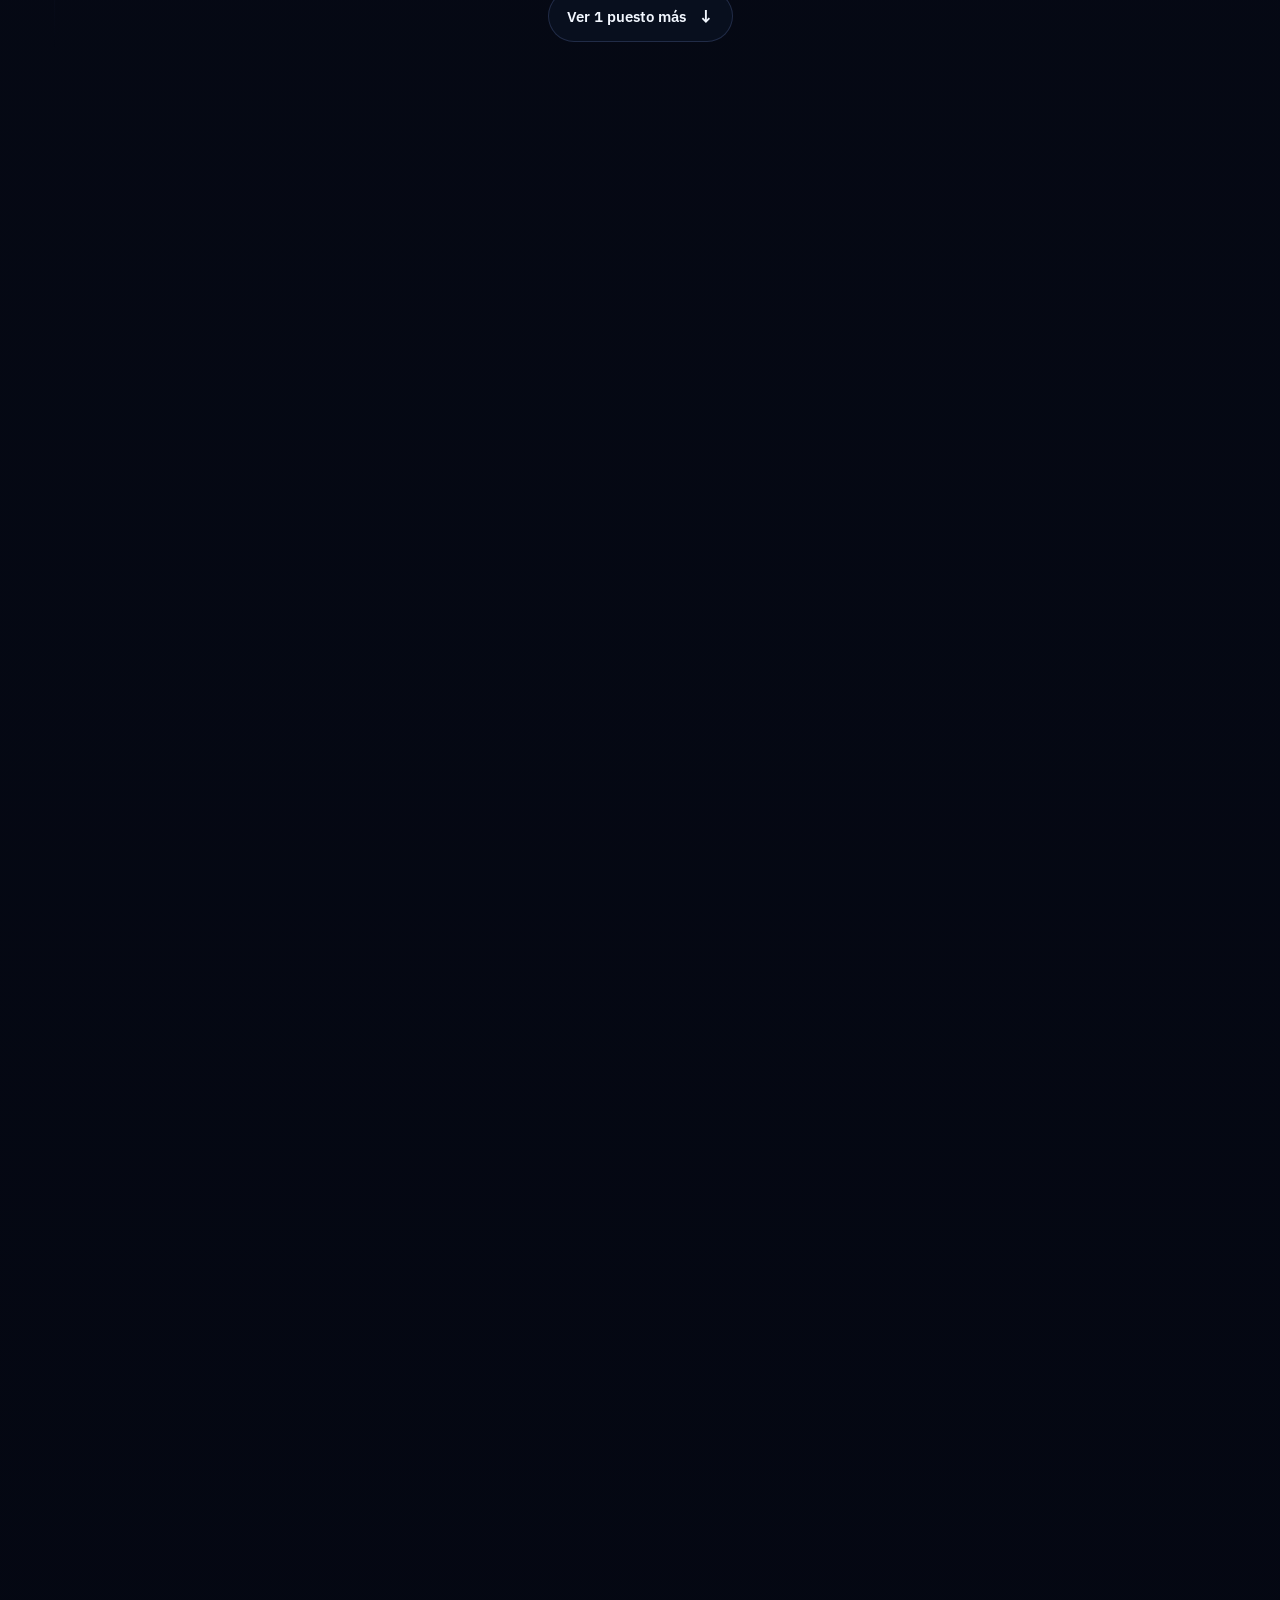
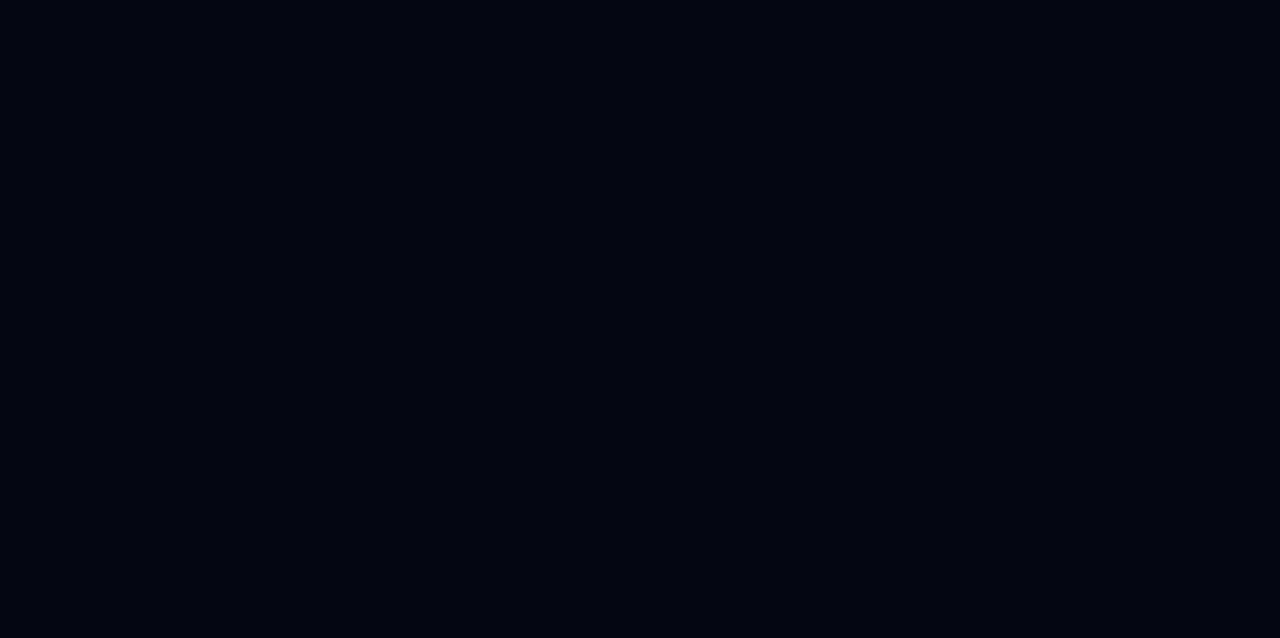
==== commit 4652594c: "Diseno" ====
--- a/index.html
+++ b/index.html
@@ -66,16 +66,22 @@
   <div class="orb orb-a"></div>
   <div class="orb orb-b"></div>
 
+  <label class="language-switch language-switch-floating" for="language-switch">
+    <span class="language-switch-label language-switch-label-es">ES</span>
+    <input id="language-switch" type="checkbox" aria-label="Cambiar idioma entre español e inglés">
+    <span class="language-switch-track" aria-hidden="true"></span>
+    <span class="language-switch-label language-switch-label-en">EN</span>
+  </label>
+
   <div class="page-shell">
     <header class="site-header">
       <a class="brand" href="#top">Ignacio Cutignola</a>
+      <p class="site-header-role" id="header-role">Desarrollador de Firmware · Sistemas Embebidos</p>
       <div class="site-header-actions">
-        <label class="language-switch" for="language-switch">
-          <span class="language-switch-label language-switch-label-es">ES</span>
-          <input id="language-switch" type="checkbox" aria-label="Cambiar idioma entre español e inglés">
-          <span class="language-switch-track" aria-hidden="true"></span>
-          <span class="language-switch-label language-switch-label-en">EN</span>
-        </label>
+        <div class="site-header-degree">
+          <span id="header-degree">Ingeniería Electrónica</span>
+          <img src="./recurso/Educacion/itba.png" alt="ITBA">
+        </div>
       </div>
     </header>
 
@@ -203,14 +209,17 @@
             <div class="language-item">
               <span id="language-label-spanish">Español</span>
               <strong id="language-level-spanish">Nativo</strong>
+              <div class="language-bar" aria-hidden="true"><span style="--level: 100%"></span></div>
             </div>
             <div class="language-item">
               <span id="language-label-english">Inglés</span>
               <strong>Upper-Intermediate B2</strong>
+              <div class="language-bar" aria-hidden="true"><span style="--level: 75%"></span></div>
             </div>
             <div class="language-item">
               <span id="language-label-portuguese">Portugués</span>
               <strong id="language-level-portuguese">Intermedio</strong>
+              <div class="language-bar" aria-hidden="true"><span style="--level: 50%"></span></div>
             </div>
           </article>
         </div>
--- a/styles.css
+++ b/styles.css
@@ -89,16 +89,20 @@
 }
 
 .site-header {
-  display: flex;
-  justify-content: space-between;
+  position: sticky;
+  top: 12px;
+  z-index: 40;
+  display: grid;
+  grid-template-columns: 1fr auto 1fr;
   align-items: center;
   gap: 18px;
   margin-bottom: 22px;
   padding: 16px 20px;
   border: 1px solid var(--line);
   border-radius: 24px;
-  background: rgba(7, 12, 24, 0.55);
+  background: rgba(7, 12, 24, 0.82);
   backdrop-filter: blur(18px);
+  box-shadow: 0 12px 40px rgba(0, 0, 0, 0.35);
 }
 
 .brand,
@@ -128,7 +132,108 @@
   align-items: center;
   justify-content: flex-end;
   gap: 14px;
-  flex: 1;
+}
+
+/* Name, role, and degree share one typographic style so the bar reads as a single line. */
+.site-header .brand,
+.site-header-role,
+.site-header-degree {
+  margin: 0;
+  color: var(--text);
+  font-family: "Space Grotesk", sans-serif;
+  font-size: 0.95rem;
+  font-weight: 600;
+  letter-spacing: 0.02em;
+  text-transform: none;
+  white-space: nowrap;
+}
+
+.site-header-role {
+  text-align: center;
+}
+
+.site-header-degree {
+  display: flex;
+  align-items: center;
+  gap: 10px;
+}
+
+.language-switch-floating {
+  position: fixed;
+  right: 20px;
+  bottom: 20px;
+  z-index: 50;
+  background: rgba(7, 12, 24, 0.85);
+  backdrop-filter: blur(18px);
+  box-shadow: var(--shadow);
+}
+
+.site-header-degree img {
+  width: 54px;
+  height: 30px;
+  padding: 3px 6px;
+  object-fit: contain;
+  border-radius: 8px;
+  background: #ffffff;
+}
+
+@media (max-width: 1080px) {
+  /* Name and role stack on the left; the degree badge stays on the right. */
+  .site-header {
+    grid-template-columns: 1fr auto;
+    grid-template-areas:
+      "brand actions"
+      "role actions";
+    row-gap: 2px;
+  }
+
+  .site-header .brand {
+    grid-area: brand;
+  }
+
+  .site-header-role {
+    grid-area: role;
+    text-align: left;
+    white-space: normal;
+  }
+
+  .site-header-actions {
+    grid-area: actions;
+  }
+}
+
+@media (max-width: 760px) {
+  .site-header .brand {
+    font-size: 0.9rem;
+  }
+
+  .site-header-role {
+    color: var(--muted);
+    font-size: 0.72rem;
+    font-weight: 500;
+  }
+
+  .site-header-degree {
+    flex-direction: column;
+    gap: 3px;
+    font-size: 0.62rem;
+    font-weight: 500;
+    color: var(--muted);
+  }
+
+  .site-header-degree span {
+    order: 2;
+  }
+
+  .site-header-degree img {
+    width: 46px;
+    height: 26px;
+  }
+
+  .language-switch-floating {
+    right: 10px;
+    bottom: 10px;
+  }
 }
 
 .site-nav a {
@@ -559,15 +664,31 @@
   display: block;
 }
 
-.identity-field-location .identity-field-media img,
-.identity-field-location .identity-field-media video {
-  transform: scale(2);
-  transform-origin: center;
-}
-
-.identity-field-location:hover .identity-field-media {
-  opacity: 0.9;
-  transform: scale(1);
+/* The flag plays constantly on the right half, fading into the card on every edge. */
+.identity-field-location .identity-field-media {
+  left: 45%;
+  opacity: 0.85;
+  transform: none;
+  -webkit-mask-image:
+    linear-gradient(90deg, transparent 0%, #000 45%, #000 85%, transparent 100%),
+    linear-gradient(180deg, transparent 0%, #000 30%, #000 70%, transparent 100%);
+  -webkit-mask-composite: source-in;
+  mask-image:
+    linear-gradient(90deg, transparent 0%, #000 45%, #000 85%, transparent 100%),
+    linear-gradient(180deg, transparent 0%, #000 30%, #000 70%, transparent 100%);
+  mask-composite: intersect;
+}
+
+.identity-field-location .identity-field-media::after {
+  display: none;
+}
+
+.identity-grid .identity-field-media,
+.identity-grid .identity-field-media .project-tile-media-layer {
+  padding: 0;
+  border: 0;
+  border-radius: 0;
+  background: none;
 }
 
 .identity-field > span,
@@ -1288,9 +1409,10 @@
   position: relative;
   flex: 0 0 calc((100% - 36px) / 3);
   width: calc((100% - 36px) / 3);
-  min-height: 380px;
-  aspect-ratio: 1 / 1;
+  display: flex;
+  flex-direction: column;
   padding: 0;
+  border-radius: var(--radius-lg);
   overflow: hidden;
   isolation: isolate;
   scroll-snap-align: start;
@@ -1311,13 +1433,33 @@
 }
 
 .project-tile-media {
-  position: absolute;
-  inset: 0;
+  position: relative;
+  flex-shrink: 0;
+  height: 180px;
   overflow: hidden;
-  opacity: 0;
-  transition: opacity 260ms ease, transform 360ms ease;
-  transform: scale(1.03);
-  z-index: -1;
+  border-bottom: 1px solid var(--line);
+  background:
+    radial-gradient(circle at 30% 20%, rgba(142, 197, 255, 0.14), transparent 60%),
+    radial-gradient(circle at 80% 90%, rgba(94, 240, 215, 0.1), transparent 55%),
+    var(--bg-soft);
+}
+
+.project-tile-media-empty {
+  display: grid;
+  place-items: center;
+}
+
+.project-tile-media-empty img {
+  width: 64px;
+  height: 64px;
+  object-fit: contain;
+  opacity: 0.85;
+  filter: drop-shadow(0 10px 30px rgba(94, 240, 215, 0.25));
+  transition: transform 360ms ease;
+}
+
+.project-tile:hover .project-tile-media-empty img {
+  transform: scale(1.08);
 }
 
 .project-tile-media-layer {
@@ -1335,79 +1477,57 @@
   opacity: 0;
 }
 
-.project-tile-media::after {
+.project-tile-has-media .project-tile-media::after {
   content: "";
   position: absolute;
   inset: 0;
-  background: linear-gradient(180deg, rgba(3, 8, 18, 0.4), rgba(3, 8, 18, 0.85));
+  background: linear-gradient(180deg, transparent 55%, rgba(5, 8, 22, 0.55));
   z-index: 2;
-}
-
-.project-tile-media img,
-.project-tile-media video {
+  pointer-events: none;
+}
+
+.project-tile-media-layer img,
+.project-tile-media-layer video {
   width: 100%;
   height: 100%;
   object-fit: cover;
   display: block;
-}
-
-.project-tile:hover .project-tile-media {
-  opacity: 0.9;
-  transform: scale(1);
-}
-
-@media (hover: none) {
-  .project-tile-has-media .project-tile-media {
-    opacity: 0.9;
-    transform: scale(1);
-  }
+  transition: transform 600ms ease;
+}
+
+.project-tile:hover .project-tile-media-layer img,
+.project-tile:hover .project-tile-media-layer video {
+  transform: scale(1.05);
 }
 
 .project-tile-inner {
   display: grid;
+  flex: 1;
   grid-template-rows: auto auto 1fr auto;
-  gap: 14px;
-  height: 100%;
-  padding: 14px;
-}
-
-.project-tile-class,
-.project-type {
-  display: inline-flex;
-  align-items: center;
-  min-height: 36px;
+  gap: 12px;
+  padding: 22px 24px 20px;
+}
+
+.project-tile-class {
   margin: 0;
-  padding: 0 12px;
-  border: 1px solid var(--line);
-  border-radius: 14px;
-  color: var(--text);
-  font-size: 0.84rem;
+  color: var(--accent-strong);
+  font-size: 0.76rem;
   font-weight: 700;
-  background: rgba(255, 255, 255, 0.03);
+  letter-spacing: 0.14em;
+  text-transform: uppercase;
 }
 
 .project-tile h3 {
-  display: flex;
-  align-items: center;
-  min-height: 58px;
   margin: 0;
-  padding: 0 14px;
-  border: 1px solid var(--line);
-  border-radius: 14px;
-  font-size: 1.35rem;
-  line-height: 1.1;
+  font-size: 1.45rem;
+  line-height: 1.15;
 }
 
 .project-tile-description {
-  min-height: 148px;
-  margin: 0;
-  padding: 14px;
-  border: 1px solid var(--line);
-  border-radius: 18px;
-  background: rgba(5, 12, 24, 0.38);
-  color: #d8e3fb;
+  margin: 4px 0 0;
+  color: #c9d6f0;
   font-size: 0.98rem;
-  line-height: 1.65;
+  line-height: 1.7;
 }
 
 .project-tools {
@@ -1415,11 +1535,8 @@
   flex-wrap: wrap;
   gap: 10px;
   align-items: center;
-  min-height: 66px;
-  padding: 12px 14px;
-  border: 1px solid var(--line);
-  border-radius: 16px;
-  background: rgba(255, 255, 255, 0.02);
+  padding-top: 16px;
+  border-top: 1px solid var(--line);
 }
 
 .project-tools-empty {
@@ -1544,6 +1661,59 @@
   background: rgba(142, 197, 255, 0.08);
 }
 
+.contact-links .contact-link {
+  display: flex;
+  align-items: center;
+  gap: 14px;
+}
+
+.contact-link-icon {
+  display: grid;
+  place-items: center;
+  flex-shrink: 0;
+  width: 36px;
+  height: 36px;
+  padding: 7px;
+  border: 1px solid var(--line);
+  border-radius: 12px;
+  background: rgba(255, 255, 255, 0.03);
+}
+
+.contact-link-icon img,
+.contact-link-icon svg {
+  width: 100%;
+  height: 100%;
+  object-fit: contain;
+  display: block;
+}
+
+.contact-link-arrow {
+  margin-left: auto;
+  color: var(--muted);
+  transition: color 180ms ease, transform 180ms ease;
+}
+
+.contact-links a:hover .contact-link-arrow {
+  color: var(--accent-strong);
+  transform: translate(2px, -2px);
+}
+
+.language-bar {
+  height: 6px;
+  margin-top: 10px;
+  overflow: hidden;
+  border-radius: var(--radius-sm);
+  background: rgba(255, 255, 255, 0.06);
+}
+
+.language-bar span {
+  display: block;
+  width: var(--level);
+  height: 100%;
+  border-radius: inherit;
+  background: linear-gradient(90deg, var(--accent), var(--accent-strong));
+}
+
 .reveal {
   opacity: 0;
   transform: translateY(24px);
@@ -1647,14 +1817,12 @@
 
   .hero-panel h1 {
     max-width: 100%;
-    font-size: clamp(2.8rem, 14vw, 4.8rem);
+    font-size: clamp(2.1rem, 10vw, 3rem);
   }
 
   .projects-grid-horizontal .project-tile {
-    flex-basis: 100%;
-    width: 100%;
-    aspect-ratio: auto;
-    min-height: 420px;
+    flex-basis: calc((100% - 10px) / 2);
+    width: calc((100% - 10px) / 2);
   }
 
   .projects-scroll-hint {
@@ -1701,3 +1869,90 @@
     left: -7px;
   }
 }
+
+.project-tile .project-tools {
+  gap: 8px;
+}
+
+.project-tile .project-tool {
+  width: 36px;
+  height: 36px;
+  padding: 6px;
+}
+
+@media (max-width: 760px) {
+  /* Slightly smaller overall scale on phones; rem-based sizes follow. */
+  html {
+    font-size: 14px;
+  }
+
+  .project-tile {
+    padding: 0;
+    border-radius: var(--radius-md);
+  }
+
+  .projects-grid-dynamic,
+  .projects-grid-horizontal {
+    gap: 10px;
+  }
+
+  .projects-grid-expanded {
+    grid-template-columns: repeat(2, minmax(0, 1fr));
+  }
+
+  .projects-viewport::after {
+    width: 24px;
+  }
+
+  .project-tile-media {
+    height: 110px;
+  }
+
+  .project-tile-media-empty img {
+    width: 40px;
+    height: 40px;
+  }
+
+  .project-tile-inner {
+    gap: 8px;
+    padding: 14px 12px 12px;
+  }
+
+  .project-tile-class {
+    font-size: 0.6rem;
+    letter-spacing: 0.1em;
+  }
+
+  .project-tile h3 {
+    font-size: 1rem;
+  }
+
+  .project-tile-description {
+    margin: 0;
+    font-size: 0.8rem;
+    line-height: 1.5;
+  }
+
+  .project-tile .project-tools {
+    gap: 5px;
+    padding-top: 10px;
+  }
+
+  .project-tile .project-tool {
+    width: 28px;
+    height: 28px;
+    padding: 4px;
+    border-radius: 8px;
+  }
+
+  .project-tools .project-video-link {
+    min-height: 30px;
+    padding: 0 8px;
+    font-size: 0.75rem;
+  }
+
+  .project-tools .project-video-link .project-video-link-logo {
+    width: 16px;
+    height: 16px;
+  }
+}
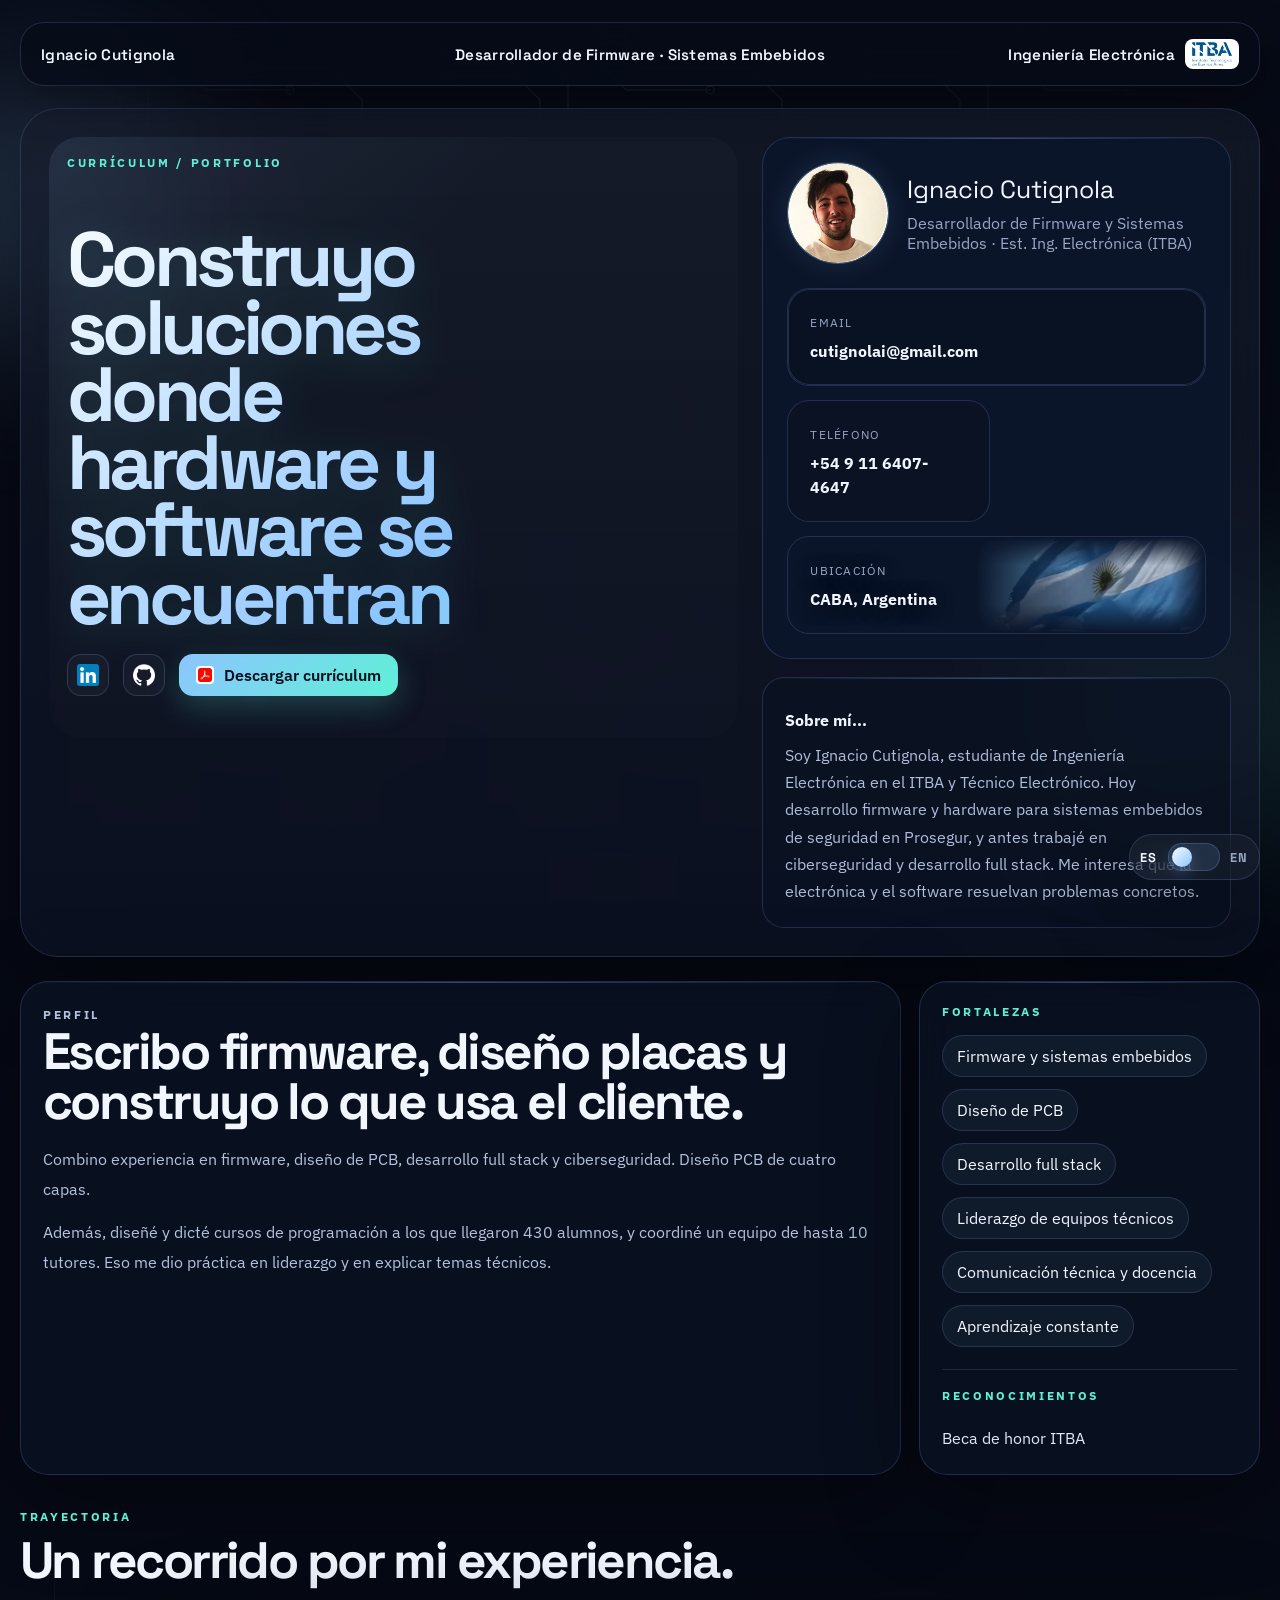
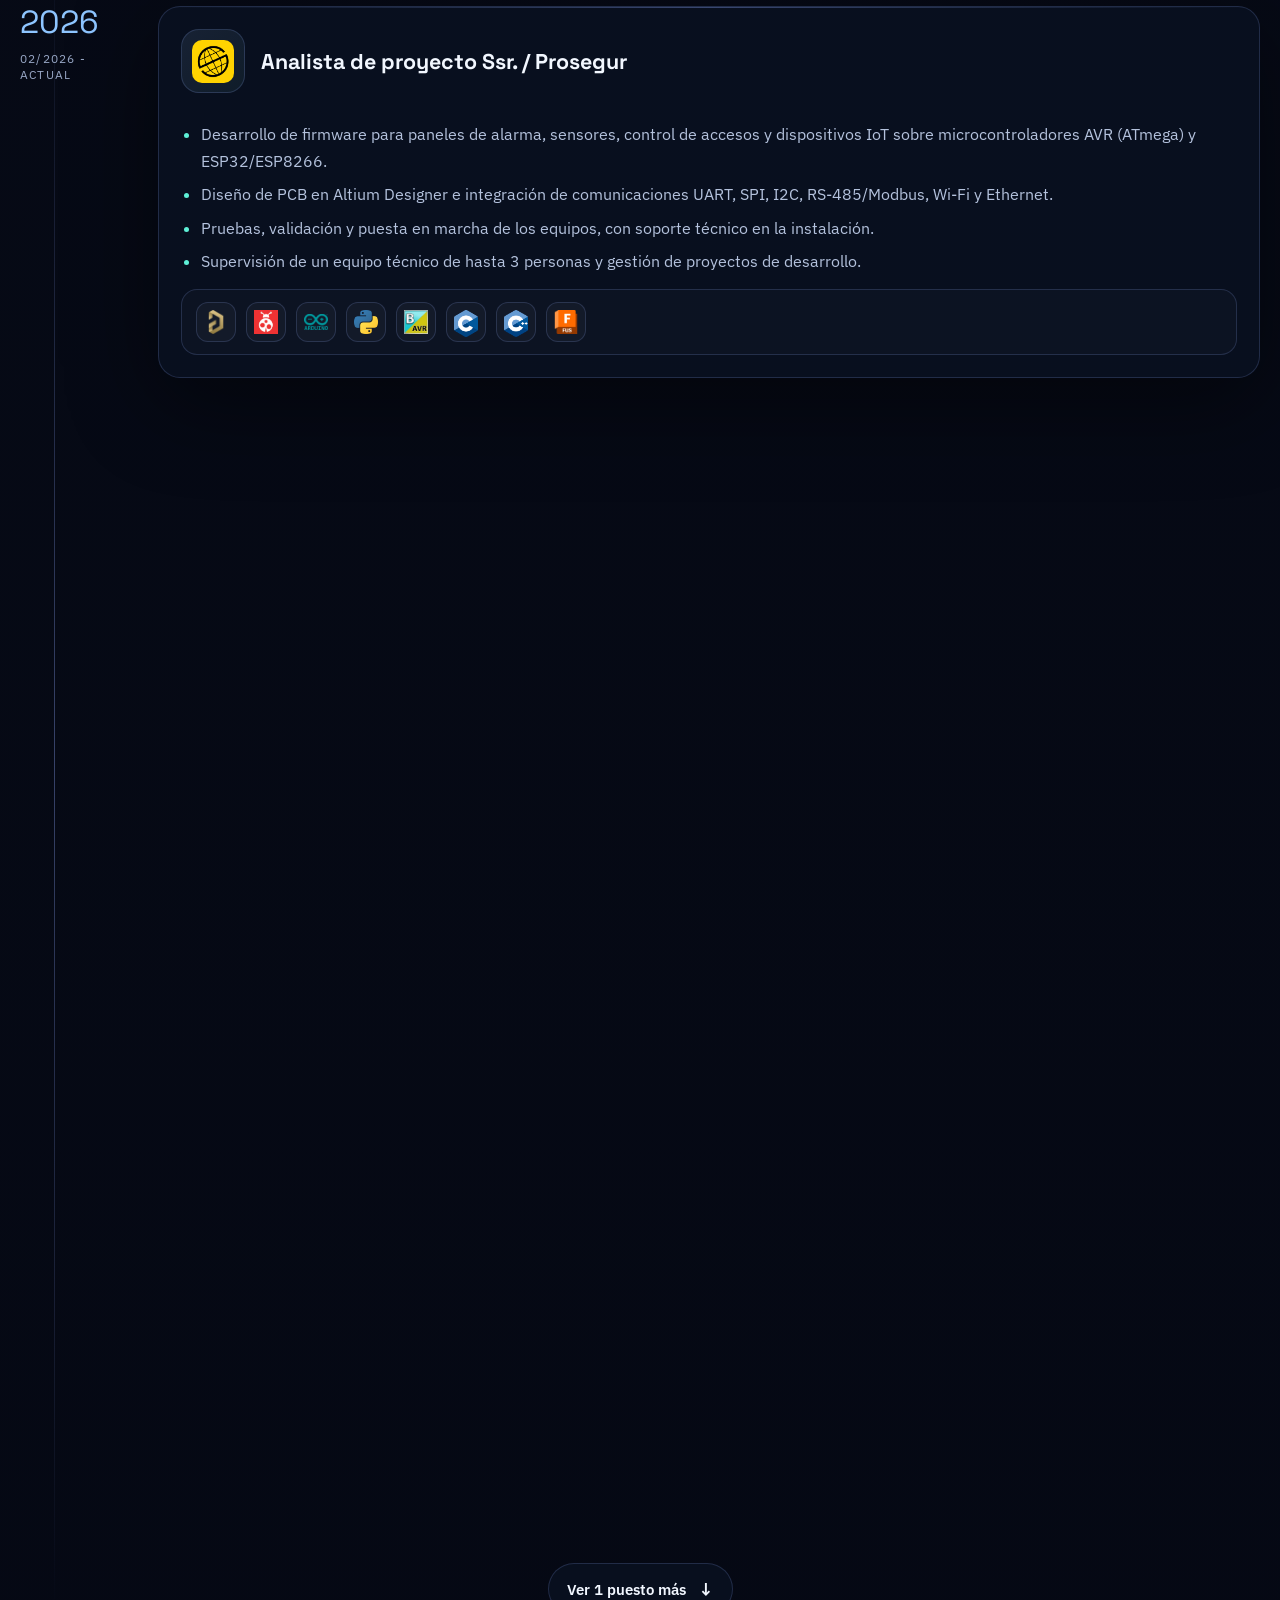
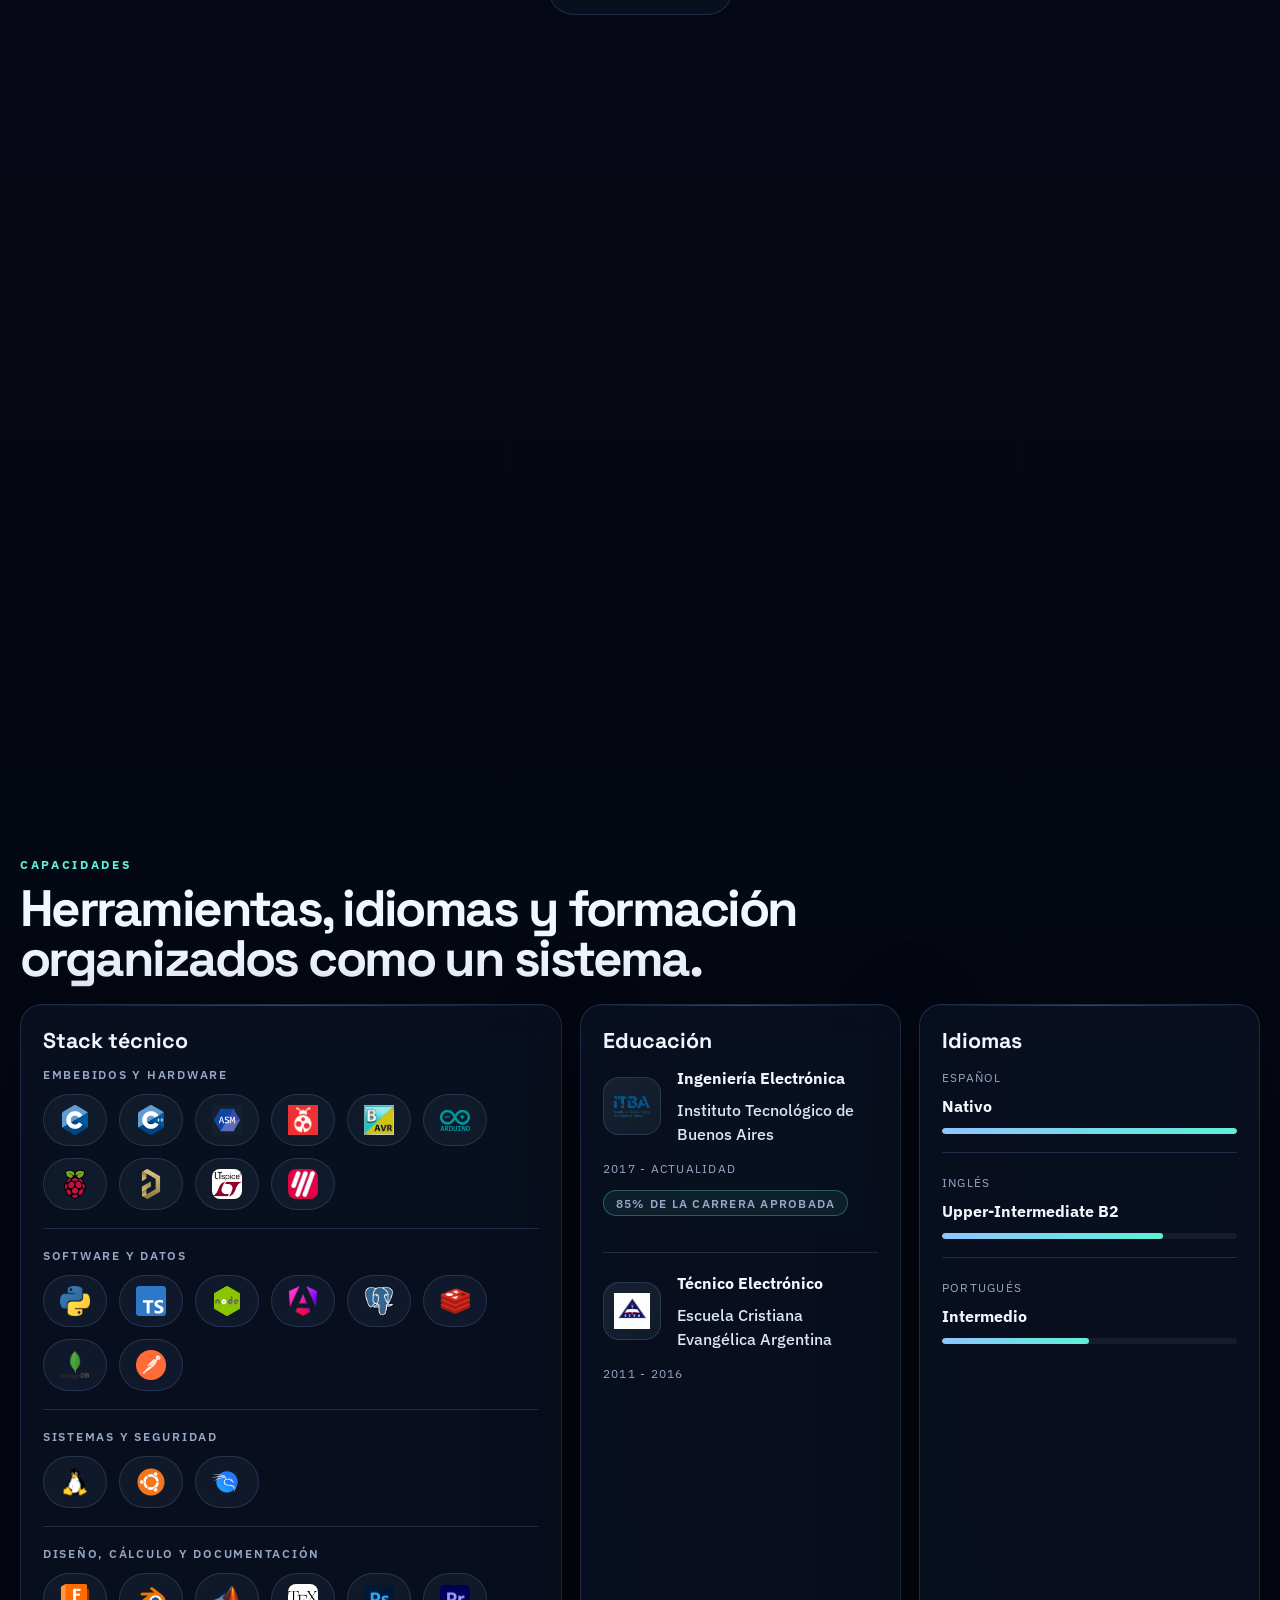
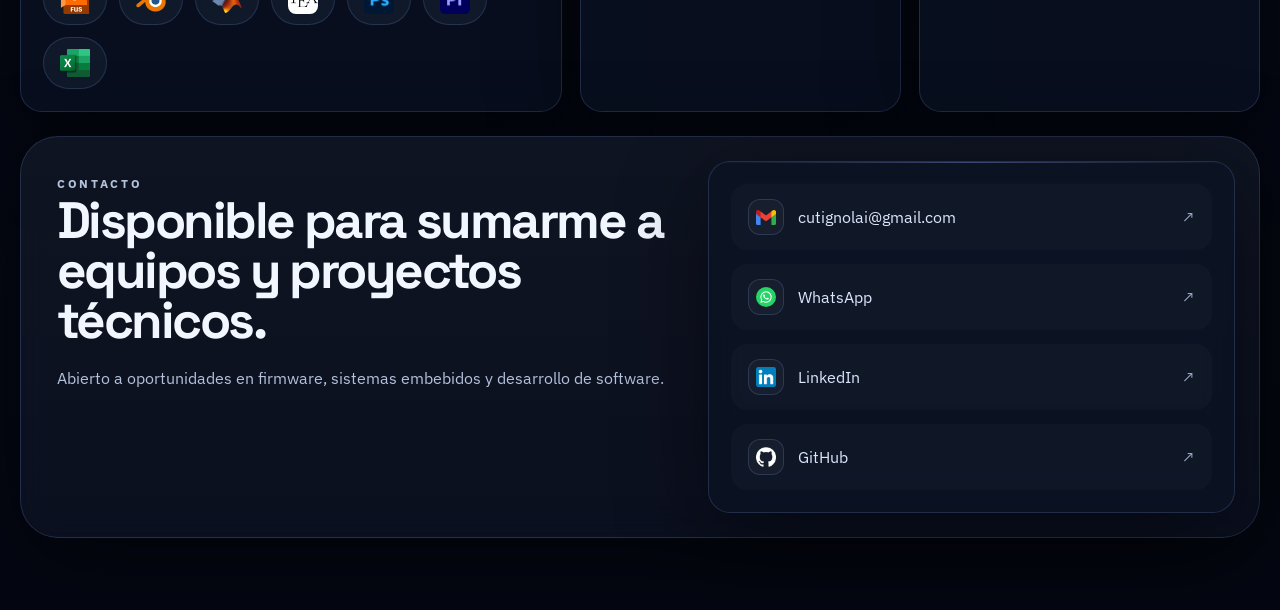
==== commit 53783b98: "Actualizacion" ====
--- a/index.html
+++ b/index.html
@@ -116,8 +116,8 @@
                 Soy Ignacio Cutignola, estudiante de Ingeniería Electrónica en el ITBA y
                 Técnico Electrónico. Hoy desarrollo firmware y hardware para sistemas
                 embebidos de seguridad en Prosegur, y antes trabajé en ciberseguridad y
-                desarrollo full stack. Me motiva que la electrónica y el software se
-                conviertan en soluciones concretas para problemas reales.
+                desarrollo full stack. Me interesa que la electrónica y el software
+                resuelvan problemas concretos.
               </p>
             </article>
           </div>
@@ -127,16 +127,15 @@
       <section class="overview-grid reveal" id="perfil">
         <article class="overview-intro panel">
           <p class="section-label" id="overview-label">Perfil</p>
-          <h2 id="overview-title">Del microcontrolador a la plataforma: entiendo el producto de punta a punta.</h2>
+          <h2 id="overview-title">Escribo firmware, diseño placas y construyo lo que usa el cliente.</h2>
           <p id="overview-text-1">
             Combino experiencia en firmware, diseño de PCB, desarrollo full stack y
-            ciberseguridad. Eso me permite trabajar en todas las capas de un sistema:
-            desde el hardware y su comunicación hasta el software que usa el cliente.
+            ciberseguridad. Diseño PCB de cuatro capas.
           </p>
           <p id="overview-text-2">
-            Además, diseñé y dicté cursos de programación que llegaron a 430 alumnos y
-            coordiné un equipo de hasta 10 tutores, una experiencia que me formó en
-            liderazgo y comunicación técnica.
+            Además, diseñé y dicté cursos de programación a los que llegaron 430
+            alumnos, y coordiné un equipo de hasta 10 tutores. Eso me dio práctica en
+            liderazgo y en explicar temas técnicos.
           </p>
         </article>
 
@@ -228,7 +227,7 @@
       <section class="contact-panel reveal" id="contacto">
         <div class="contact-copy">
           <p class="section-label" id="contact-label">Contacto</p>
-          <h2 id="contact-title">Disponible para sumarme a equipos y proyectos con ambición técnica.</h2>
+          <h2 id="contact-title">Disponible para sumarme a equipos y proyectos técnicos.</h2>
           <p id="contact-text">Abierto a oportunidades en firmware, sistemas embebidos y desarrollo de software.</p>
         </div>
 
--- a/styles.css
+++ b/styles.css
@@ -49,15 +49,15 @@
   pointer-events: none;
 }
 
+/* Faint PCB traces behind everything, fading out toward the edges. */
 .noise {
   inset: 0;
-  opacity: 0.08;
+  opacity: 0.14;
   z-index: -1;
-  background-image:
-    linear-gradient(rgba(255, 255, 255, 0.08) 1px, transparent 1px),
-    linear-gradient(90deg, rgba(255, 255, 255, 0.08) 1px, transparent 1px);
-  background-size: 46px 46px;
-  mask-image: radial-gradient(circle at center, black 28%, transparent 85%);
+  background-image: url("recurso/pcb-pattern.svg");
+  background-size: 420px 420px;
+  -webkit-mask-image: radial-gradient(ellipse at center, black 35%, transparent 90%);
+  mask-image: radial-gradient(ellipse at center, black 35%, transparent 90%);
 }
 
 .orb {
@@ -467,6 +467,27 @@
   transform: translateY(-2px);
   border-color: rgba(142, 197, 255, 0.42);
   background: rgba(142, 197, 255, 0.1);
+}
+
+/* The CV download is the main action of the page, so it gets a filled accent style. */
+.hero-social-links .hero-social-download {
+  border-color: transparent;
+  background: linear-gradient(135deg, var(--accent), var(--accent-strong));
+  color: #04101f;
+  box-shadow: 0 10px 30px var(--glow);
+}
+
+.hero-social-links .hero-social-download:hover,
+.hero-social-links .hero-social-download:focus-visible {
+  border-color: transparent;
+  background: linear-gradient(135deg, #a6d3ff, #7df4e0);
+  box-shadow: 0 14px 36px rgba(94, 240, 215, 0.32);
+}
+
+.hero-social-links .hero-social-download img {
+  padding: 2px;
+  border-radius: 4px;
+  background: #ffffff;
 }
 
 .hero-social-download img {
@@ -1134,7 +1155,6 @@
   background: var(--bg-soft);
   box-shadow: 0 0 20px var(--glow);
 }
-
 .trajectory-index {
   display: block;
   margin-bottom: 10px;
